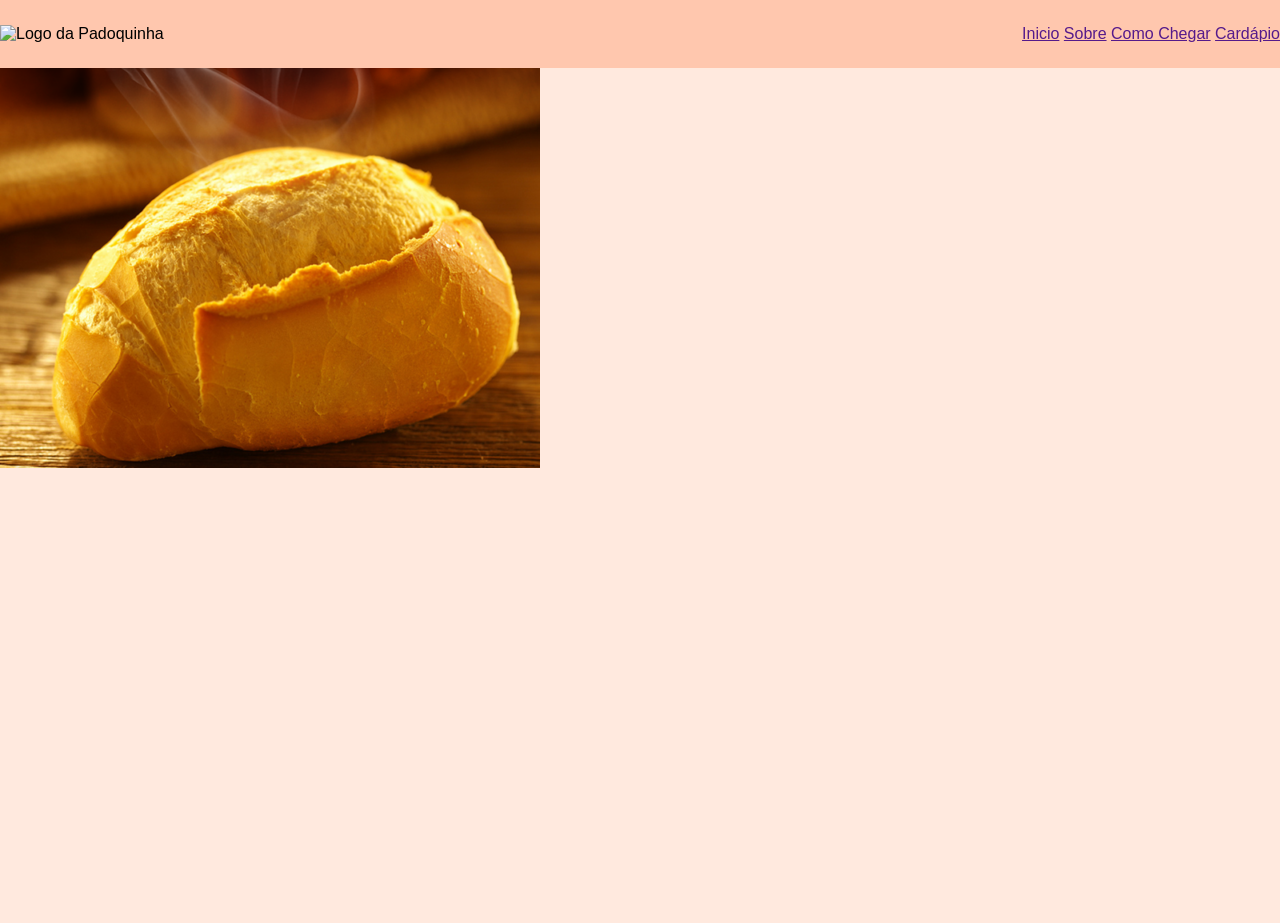
==== index.html @ 7089a432 "uepa" ====
<!DOCTYPE html>
<html lang="pt-br">
<head>
    <meta charset="UTF-8">
    <meta name="viewport" content="width=device-width, initial-scale=1.0">
    <title>Padoca Mágica</title>
    <link rel="stylesheet" href="./css/home.css">
</head>
<body>
    <header id="header" class="header">
        <img src="" alt="Logo da Padoquinha">

        <nav class="navigation">
            <a href="">Inicio</a>
            <a href="">Sobre</a>
            <a href="">Como Chegar</a>
            <a href="">Cardápio</a>
        </nav>
    </header>
    <main id="content" class="content">
        <section id="hero" class="hero">
            <img src="./assets/img/heroImage.png">
            <svg><use href="./assets/icons/seta.svg"></use></svg>
        </section>


</main>
</body>
</html>
---- css/home.css ----
@import url(layout.css);

.hero{
    height: 95vh;
    background-color: #ffc8ae67;
}
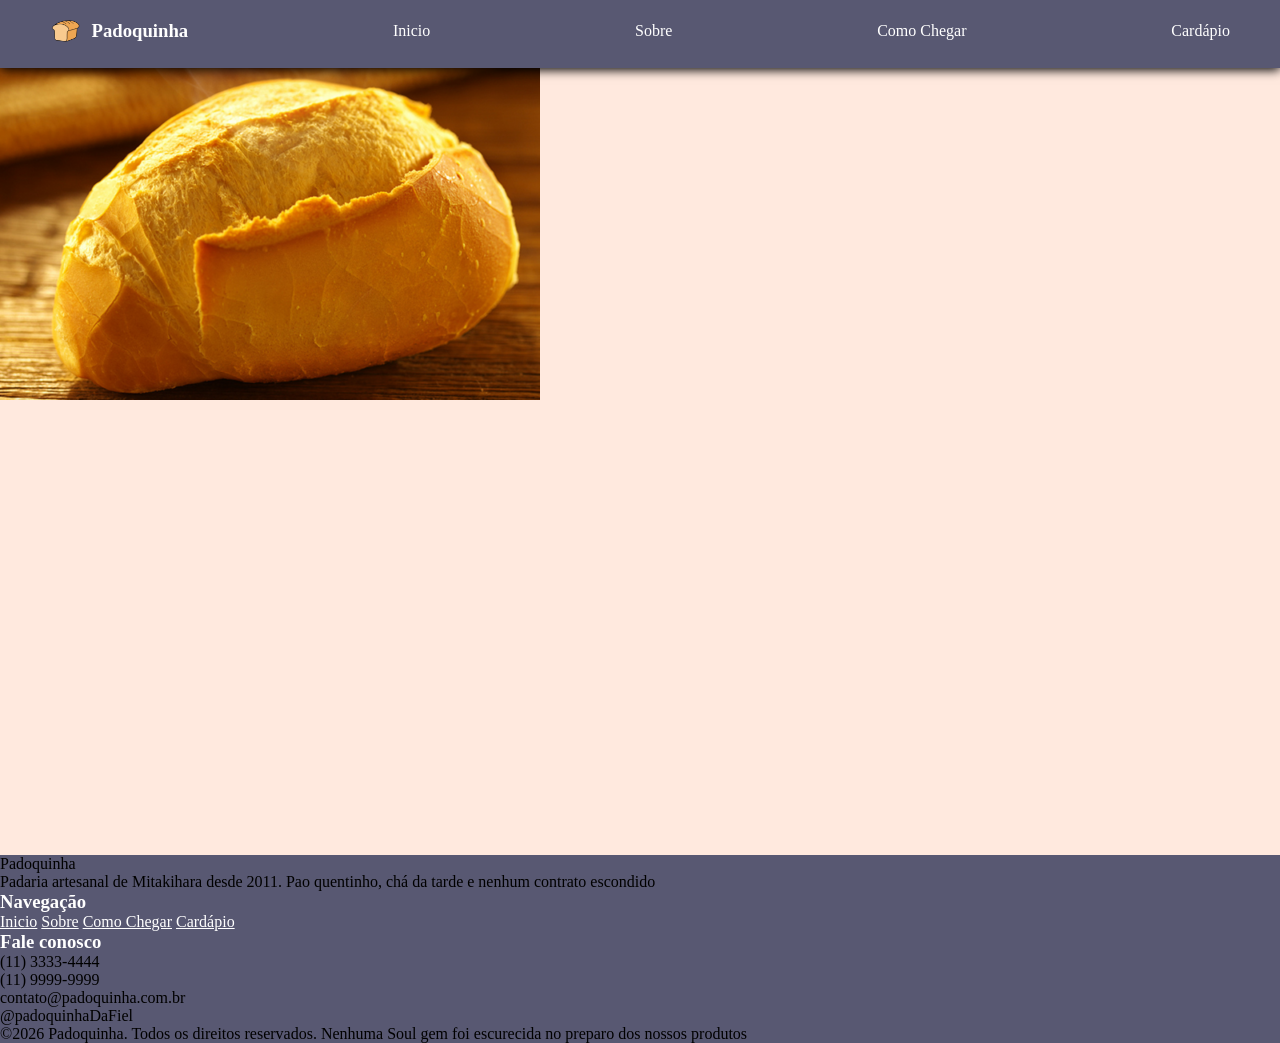
==== commit 6d01bb4b: "adicionado icones e navbar" ====
--- a/index.html
+++ b/index.html
@@ -3,27 +3,55 @@
 <head>
     <meta charset="UTF-8">
     <meta name="viewport" content="width=device-width, initial-scale=1.0">
-    <title>Padoca Mágica</title>
+    <title>Padoquinha</title>
     <link rel="stylesheet" href="./css/home.css">
 </head>
 <body>
     <header id="header" class="header">
-        <img src="" alt="Logo da Padoquinha">
-
         <nav class="navigation">
-            <a href="">Inicio</a>
-            <a href="">Sobre</a>
-            <a href="">Como Chegar</a>
-            <a href="">Cardápio</a>
+            
+            <div class="logoContainer">
+            <img src="./assets/img/LogoImage.png">
+            <h3>Padoquinha</h3>
+            </div>
+            
+            <a href="" class="link-menu">Inicio</a>
+            <a href="" class="link-menu">Sobre</a>
+            <a href="" class="link-menu">Como Chegar</a>
+            <a href="" class="link-menu">Cardápio</a>
         </nav>
     </header>
-    <main id="content" class="content">
-        <section id="hero" class="hero">
+
+<main id="content" class="content">
+
+     <section id="hero" class="hero">
             <img src="./assets/img/heroImage.png">
             <svg><use href="./assets/icons/seta.svg"></use></svg>
         </section>
+</main>
 
-
-</main>
+<footer class="footer">
+    <div class="rodape-container">
+        <p class="lg-rodape">Padoquinha</p>
+        <p>Padaria artesanal de Mitakihara desde 2011. Pao quentinho, chá da tarde e nenhum contrato escondido</p>
+    <div class="rodape-coluna">
+        <h3>Navegação</h3>
+        <a href="" class="link-menu">Inicio</a>
+        <a href="" class="link-menu">Sobre</a>
+        <a href="" class="link-menu">Como Chegar</a>
+        <a href="" class="link-menu">Cardápio</a>
+    </div>
+    <div class="rodape-coluna">
+        <h3>Fale conosco</h3>
+        <p>(11) 3333-4444</p>
+        <p>(11) 9999-9999</p>
+        <p>contato@padoquinha.com.br</p>
+        <p>@padoquinhaDaFiel</p>
+    </div>
+    </div>
+    <div class="copyright">
+        <p>&copy;2026 Padoquinha. Todos os direitos reservados. Nenhuma Soul gem foi escurecida no preparo dos nossos produtos</p>
+    </div>
+</footer>
 </body>
 </html>
--- a/css/home.css
+++ b/css/home.css
@@ -3,4 +3,5 @@
 .hero{
     height: 95vh;
     background-color: #ffc8ae67;
-}+}
+
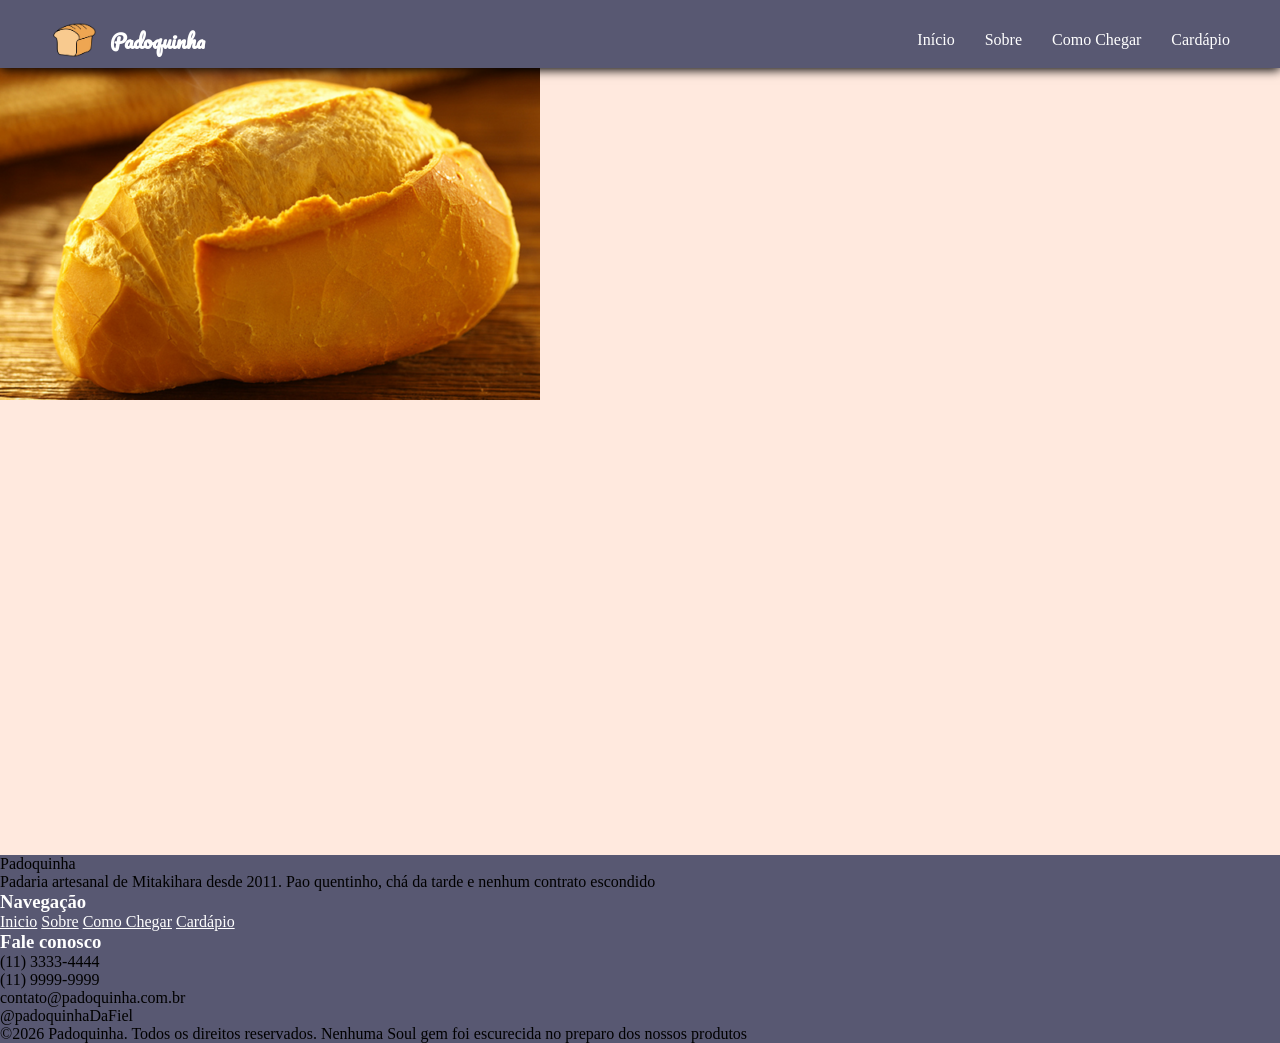
==== commit 7a669026: "ajuste de header" ====
--- a/index.html
+++ b/index.html
@@ -8,19 +8,22 @@
 </head>
 <body>
     <header id="header" class="header">
-        <nav class="navigation">
-            
-            <div class="logoContainer">
-            <img src="./assets/img/LogoImage.png">
+    <nav class="navigation">
+
+        <div class="logoContainer">
+            <img src="./assets/img/LogoImage.png" alt="Logo da Padoquinha">
             <h3>Padoquinha</h3>
-            </div>
-            
-            <a href="" class="link-menu">Inicio</a>
+        </div>
+
+        <div class="menuContainer">
+            <a href="" class="link-menu">Início</a>
             <a href="" class="link-menu">Sobre</a>
             <a href="" class="link-menu">Como Chegar</a>
             <a href="" class="link-menu">Cardápio</a>
-        </nav>
-    </header>
+        </div>
+
+    </nav>
+</header>
 
 <main id="content" class="content">
 
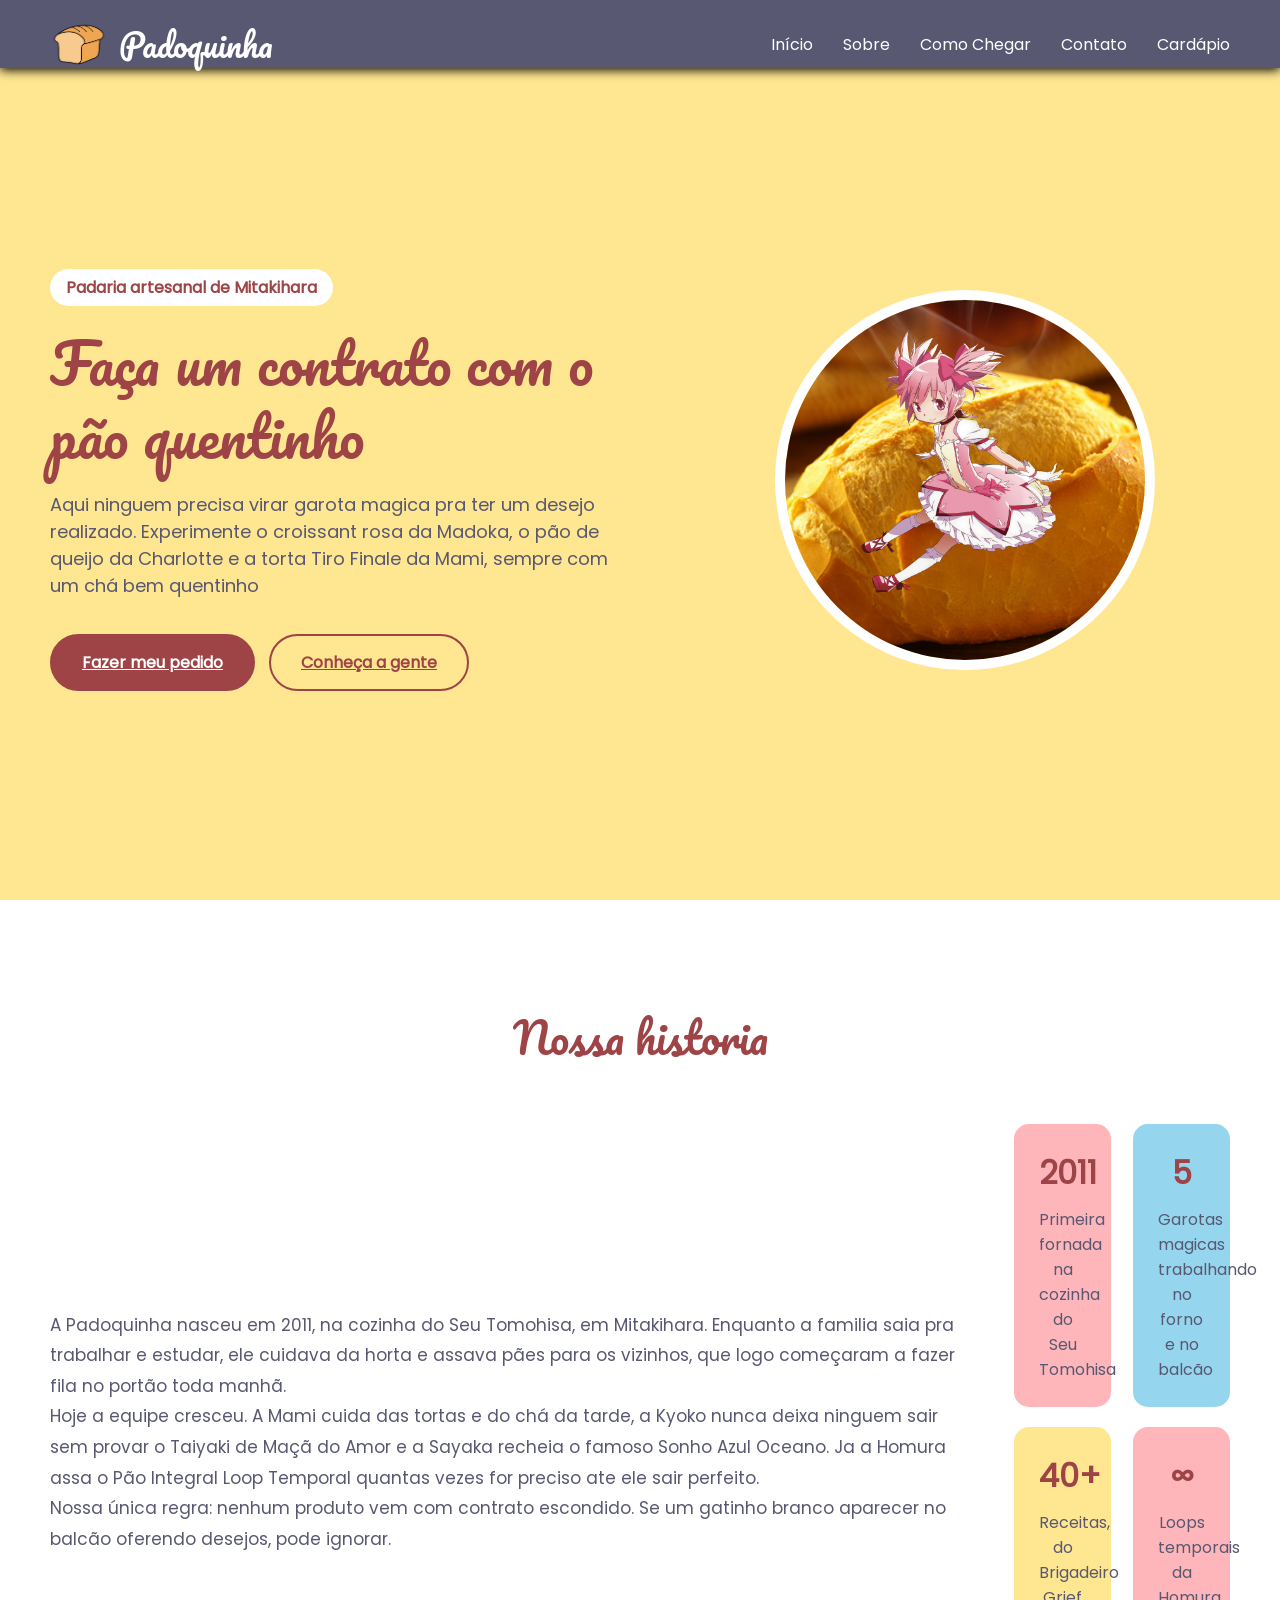
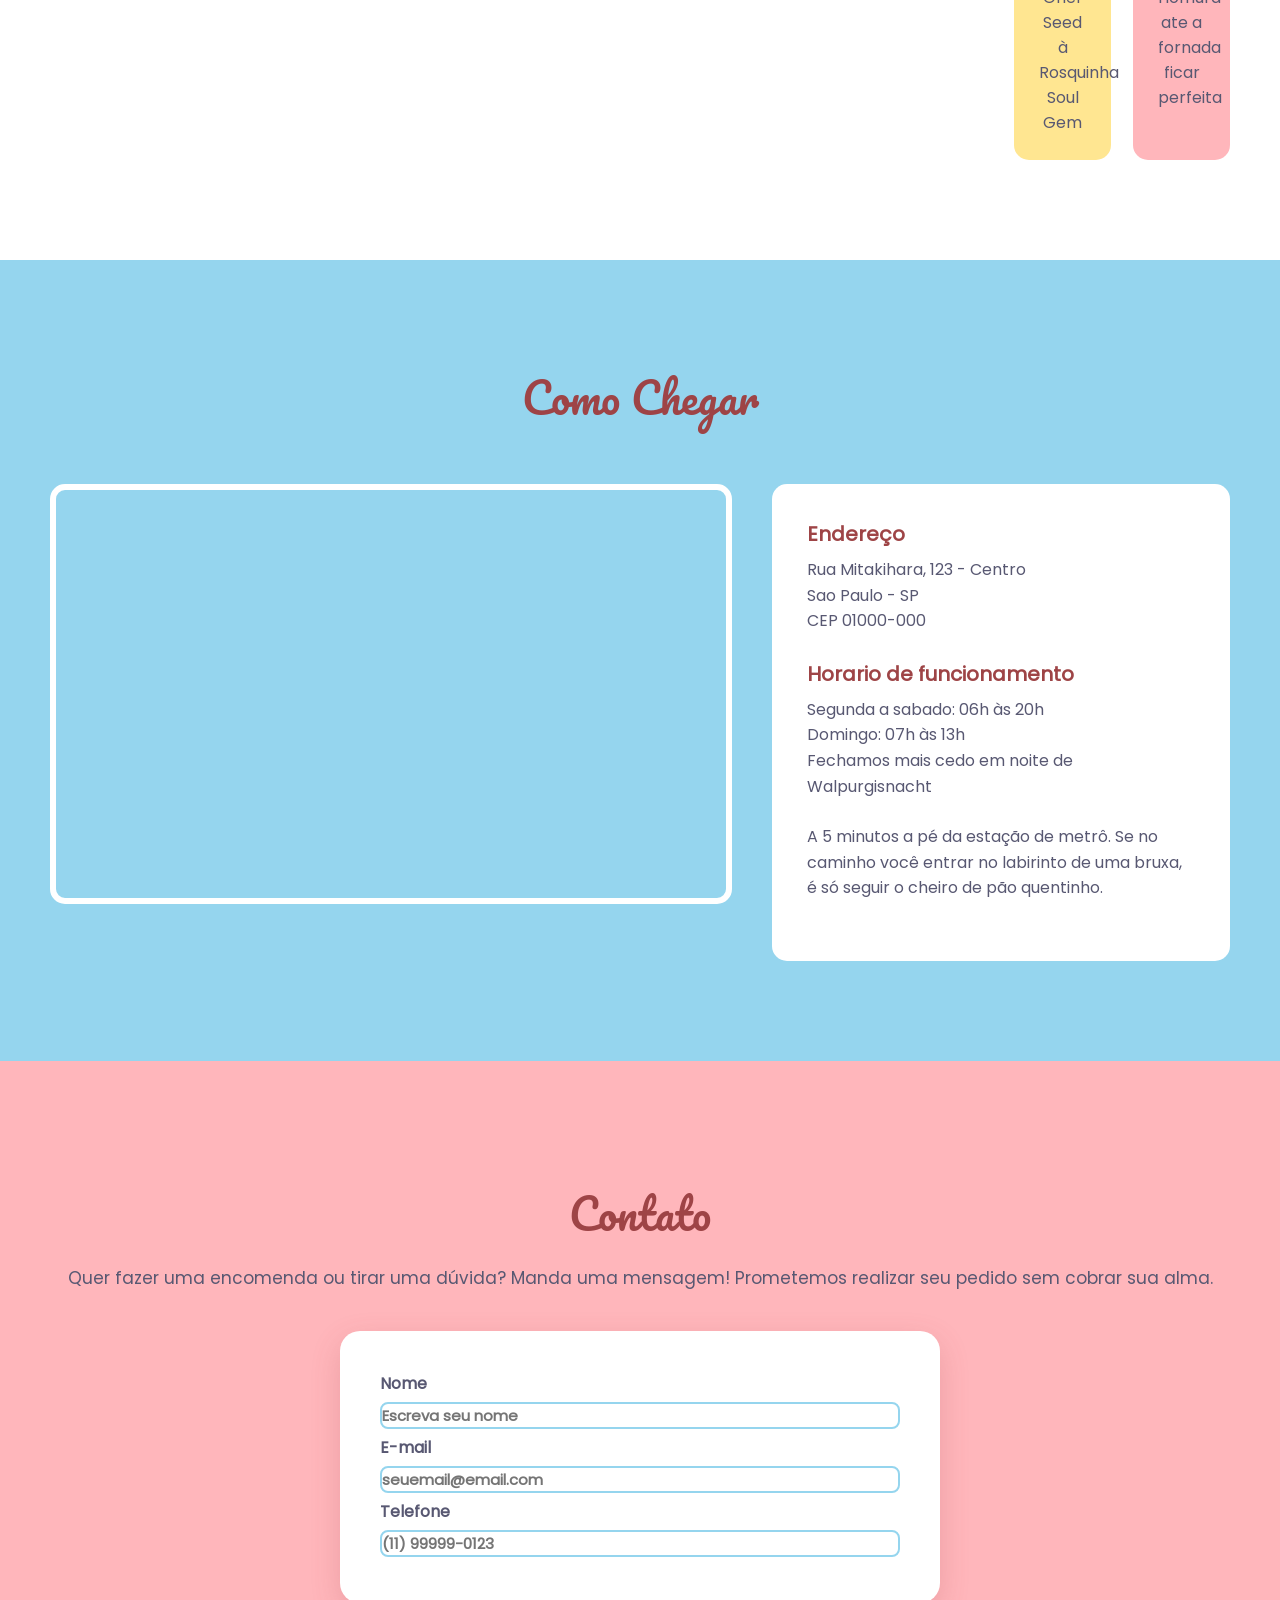
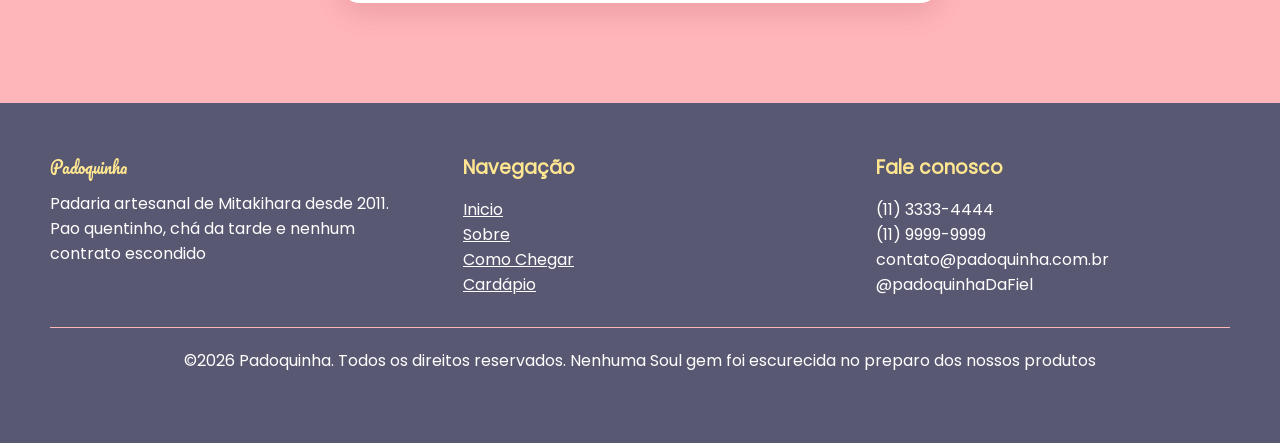
==== commit 170d4405: "adicionado formulario, mas pendente CSS" ====
--- a/index.html
+++ b/index.html
@@ -5,46 +5,170 @@
     <meta name="viewport" content="width=device-width, initial-scale=1.0">
     <title>Padoquinha</title>
     <link rel="stylesheet" href="./css/home.css">
+    <link rel="shortcut icon"
+     href="./assets/img/LogoImage.png"
+     type="image/png">
 </head>
+
 <body>
-    <header id="header" class="header">
+ <header id="header" class="header">
     <nav class="navigation">
-
         <div class="logoContainer">
             <img src="./assets/img/LogoImage.png" alt="Logo da Padoquinha">
-            <h3>Padoquinha</h3>
+            <h1>Padoquinha</h1>
         </div>
 
         <div class="menuContainer">
-            <a href="" class="link-menu">Início</a>
-            <a href="" class="link-menu">Sobre</a>
-            <a href="" class="link-menu">Como Chegar</a>
-            <a href="" class="link-menu">Cardápio</a>
+            <a href="./index.html#hero" class="link-menu">Início</a>
+            <a href="./index.html#sobre" class="link-menu">Sobre</a>
+            <a href="./index.html#comoChegar" class="link-menu">Como Chegar</a>
+            <a href="./index.html#contato" class="link-menu">Contato</a>
+            <a href="">Cardápio</a>
         </div>
-
     </nav>
 </header>
 
-<main id="content" class="content">
+<main>
+    <section id="hero" class="hero">
+        <div class="heroTexto">
+        <p class="heroTag">Padaria artesanal de Mitakihara</p>
+        <h1 class="heroTitulo">Faça um contrato com o pão quentinho</h1>
+        <p class="heroSubtitulo">
+            Aqui ninguem precisa virar garota magica pra ter um desejo
+            realizado. Experimente o croissant rosa da Madoka, o pão de queijo da
+            Charlotte e a torta Tiro Finale da Mami, sempre com um chá bem quentinho
+        </p>
+        <div class="heroBotoes">
+            <a href="#contato" class="botao">Fazer meu pedido</a>
+            <a href="#sobre" class="botao botaoSecundario">Conheça a gente</a>
+        </div>
+        </div>
+        <div class="heroImagem">
+            <div class="circulo">
 
-     <section id="hero" class="hero">
-            <img src="./assets/img/heroImage.png">
-            <svg><use href="./assets/icons/seta.svg"></use></svg>
-        </section>
+            <img src="./assets/img/Madoka.png" alt="Madoka" class="madoka">
+            <img
+            src="./assets/img/heroImage.png" alt="Pão" class="pao">
+
+            <!--<svg><use href="./assets/icons/seta.svg"></use></svg>-->
+            </div>
+            <p class="selo">Desde<br>2011</p>
+        </div>
+    </section>
+
+    <section id="sobre" class="sobre">
+        <h2 class="tituloSecao">Nossa historia</h2>
+        <div class="historiaConteudo">
+            <div class="historiaTexto">
+                <p>
+                    A Padoquinha nasceu em 2011, na cozinha do Seu Tomohisa, em Mitakihara.
+                    Enquanto a familia saia pra trabalhar e estudar, ele cuidava da horta e assava
+                    pães para os vizinhos, que logo começaram a fazer fila no portão toda manhã.
+                </p>
+                <p>
+                    Hoje a equipe cresceu. A Mami cuida das tortas e do chá da tarde, 
+                    a Kyoko nunca deixa ninguem sair sem provar o Taiyaki de Maçã do Amor
+                    e a Sayaka recheia o famoso Sonho Azul Oceano. Ja a Homura assa o Pão Integral
+                    Loop Temporal quantas vezes for preciso ate ele sair perfeito.
+                </p>
+                <p>
+                    Nossa única regra: nenhum produto vem com contrato escondido. 
+                    Se um gatinho branco aparecer no balcão oferendo desejos, pode ignorar.
+                </p>
+            </div>
+            <div class="historiaCards">
+                <div class="card">
+                    <span class="cardNumero">2011</span>
+                    <p>Primeira fornada na cozinha do Seu Tomohisa</p>
+                </div>
+                <div class="card cardAzul">
+                    <span class="cardNumero">5</span>
+                    <p>Garotas magicas trabalhando no forno e no balcão</p>
+                </div>
+                 <div class="card cardAmarelo">
+                    <span class="cardNumero">40+</span>
+                    <p>Receitas, do Brigadeiro Grief Seed à Rosquinha Soul Gem</p>
+                </div>
+                 <div class="card">
+                    <span class="cardNumero">∞</span>
+                    <p>Loops temporais da Homura ate a fornada ficar perfeita</p>
+                </div>
+            </div>
+        </div>
+    </section>
+
+    <section id="comoChegar" class="comoChegar">
+        <h2 class="tituloSecao">Como Chegar</h2>
+        <div class="comoChegarConteudo">
+            <div class="mapa">
+                <iframe src="https://www.google.com/maps/place/maid+caf%C3%A9+liberdade
+                /data=!4m2!3m1!1s0x94ce596a7bf46e53:0xace8aa3c0e803d2b?sa=X&ved=1t:242&ictx=111"
+                loading="lazy"
+                title="Mapa da Padoquinha"></iframe>
+            </div>
+            <div class="infoEndereco">
+                <h3>Endereço</h3>
+                <p>
+                 Rua Mitakihara, 123 - Centro<br>Sao Paulo - SP<br>CEP 01000-000
+                </p>
+                <h3>Horario de funcionamento</h3>
+                <p>Segunda a sabado: 06h às 20h<br>Domingo: 07h às 13h<br> 
+                Fechamos mais cedo em noite de Walpurgisnacht</p>
+                <p>A 5 minutos a pé da estação de metrô. Se no caminho você 
+                entrar no labirinto de uma bruxa, é só seguir o cheiro de pão quentinho.
+                </p>
+            </div>
+        </div>
+    </section>
+
+    <section id="contato" class="contato">
+        <h2 class="tituloSecao">Contato</h2>
+        <p class="contatoTexto">
+            Quer fazer uma encomenda ou tirar uma dúvida? Manda uma mensagem!
+            Prometemos realizar seu pedido sem cobrar sua alma.
+        </p>
+
+        <form id="formContato" class="formulario" action="#">
+            <label for="nome">Nome</label>
+            <input type="text"
+            id="nome" name="nome" placeholder="Escreva seu nome" required>
+
+            <label for="email">E-mail</label>
+            <input type="email" id="email"
+            name="email" placeholder="seuemail@email.com" required>
+
+            <label for="telefone">Telefone</label>
+            <input type="tel" name="telefone" id="telefone"
+            placeholder="(11) 99999-0123">
+
+            
+        </form>
+    </section>
+
+
+
+
+
+
+
+
 </main>
+<footer class="footer">
+    <div class="footerContainer">
 
-<footer class="footer">
-    <div class="rodape-container">
-        <p class="lg-rodape">Padoquinha</p>
+        <div class="footerColuna">
+        <p class="footerLogo">Padoquinha</p>
         <p>Padaria artesanal de Mitakihara desde 2011. Pao quentinho, chá da tarde e nenhum contrato escondido</p>
-    <div class="rodape-coluna">
+        </div>
+
+        <div class="footerColuna">
         <h3>Navegação</h3>
         <a href="" class="link-menu">Inicio</a>
         <a href="" class="link-menu">Sobre</a>
         <a href="" class="link-menu">Como Chegar</a>
         <a href="" class="link-menu">Cardápio</a>
     </div>
-    <div class="rodape-coluna">
+    <div class="footerColuna">
         <h3>Fale conosco</h3>
         <p>(11) 3333-4444</p>
         <p>(11) 9999-9999</p>
--- a/css/home.css
+++ b/css/home.css
@@ -1,7 +1,254 @@
 @import url(layout.css);
+@import url(variables.css);
 
 .hero{
-    height: 95vh;
-    background-color: #ffc8ae67;
-}
-
+    display: flex;
+    align-items: center;
+    justify-content: space-between;
+    min-height: 100vh;
+    padding: 120px 50px 60px 50px;
+    background-color: var(--amarelo);
+}
+
+.heroTexto{
+    width: 50%;
+}
+
+.heroTitulo{
+    color: var(--vermelho);
+    font-family: 'Pacifico';
+    font-size: 56px;
+    font-weight: 300;
+    line-height: 1.3;
+    margin-bottom: 20px;
+}
+
+.heroTag{
+    background-color: white;
+    color: var(--vermelho);
+    font-weight: bold;
+    width: fit-content;
+
+    padding: 6px 16px;
+    margin-bottom: 20px;
+    border-radius: 20px;
+}
+
+.heroSubtitulo{
+    margin-bottom: 35px;
+    font-size: large;
+}
+
+.botao{
+    display: inline-block;
+    background-color: var(--vermelho);
+    color: white;
+
+    border: 2px solid var(--vermelho);
+    border-radius: 30px;
+
+    padding: 14px 30px;
+    font-weight: bold;
+    transition: 300ms;
+}
+
+.botaoSecundario{
+    margin-left: 10px;
+    background-color: transparent;
+    color:var(--vermelho);
+}
+
+.botao:hover{
+    background-color: darkred;
+    border-color: darkred;
+    transform: translateY(-3px);
+}
+
+.botaoSecundario:hover{
+    background-color: var(--vermelho);
+    border-color: var(--vermelho);
+    color: white;
+}
+
+.heroImagem{
+    width: 45%;
+    display: flex;
+    justify-content: center;
+    position: relative;
+}
+
+.circulo{
+    width: 380px;
+    height:380px;
+    border: 10px solid white;
+    border-radius: 50%;
+    overflow: hidden;
+    position: relative;
+}
+
+.madoka{
+    position: absolute;
+    width: 75%;
+    bottom: 0; left: 12%;
+    transform: translateY(-6.5%) scale(-0.75, 0.75);
+    z-index: 2;
+}
+
+.pao{
+    position: absolute;
+    width: 100%;
+    height: 100%;
+    object-fit: cover;
+    z-index: 1;
+}
+
+.selo{
+    position: absolute;
+    bottom: 20px;
+    right: 180px;
+    z-index: 0;
+   
+
+    height: 100px;
+    width: 100px;
+    
+    background-color: var(--azul);
+    border: 5px solid white;
+    border-radius: 50%;
+
+    display: flex;
+    justify-content: center;
+    align-items: center;
+    text-align: center;
+    font-weight: bold;
+    
+    transform: rotate(-25deg);
+}
+
+.sobre{
+    padding: 100px 50px;
+    background-color: white;
+}
+
+.tituloSecao{
+    margin-bottom: 50px;
+
+    font-family: 'Pacifico';
+    font-size: 42px;
+    font-weight: 300;
+    text-align: center;
+    color: var(--vermelho);
+}
+
+.historiaConteudo{
+    display: flex;
+    align-items: center;
+    gap: 50px;
+}
+
+.historiaTexto{
+    margin-bottom: 20px;
+    font-size: 17px;
+    line-height: 1.8;
+}
+
+.historiaCards{
+    width: 50%;
+    display: flex;
+    flex-wrap: wrap;
+    justify-content: space-between;
+    gap: 20px;
+}
+
+.card{
+    width: 45%;
+    padding: 25px;
+
+    background-color: var(--rosa);
+    border-radius: 15px;
+    text-align: center;
+    transition: 300ms;
+}
+
+.card:hover{
+    transform: scale(1.05);
+}
+
+.cardNumero{
+    display: block;
+    margin-bottom: 10px;
+    font-size: 32px;
+    font-weight: bold;
+    color: var(--vermelho);
+}
+
+.cardAzul{background-color: var(--azul);} 
+.cardAmarelo{background-color: var(--amarelo);}
+
+.comoChegar{
+    padding: 100px 50px;
+    background-color: var(--azul);
+}
+
+.comoChegarConteudo{
+    display: flex;
+    gap: 40px;
+}
+
+.mapa{
+    width: 60%;
+}
+
+.mapa iframe{
+    display: block;
+    width: 100%;
+    height: 420px;
+    
+    border: 6px solid white;
+    border-radius: 15px;
+}
+
+.infoEndereco{
+    width: 40%;
+    padding: 35px;
+
+    background-color: white;
+    border-radius: 15px;
+}
+
+.infoEndereco h3{margin-bottom: 8px; font-size: 20px; color: var(--vermelho);}
+.infoEndereco p {margin-bottom: 25px; line-height: 1.6;}
+
+.contato{
+    padding: 100px 50px;
+    background-color: var(--rosa);
+}
+
+.contato .tituloSecao{
+    margin: 15px;
+}
+
+.contatoTexto{
+    margin-bottom: 40px;
+    font-size: 17px;
+    text-align: center;
+}
+
+.formulario{
+    display: flex;
+    flex-direction: column;
+    max-width: 600px;
+    margin: 0 auto;
+    padding: 40px;
+    background-color: white;
+    border-radius: 20px;
+    box-shadow: 0px 10px 30px rgba(158, 67, 70, 0.2);
+}
+
+.formulario label{margin-bottom: 6px; font-weight: bold;}
+
+.formulario input, .formulario select, .formulariotextarea{
+    margin-bottom: 6px; font-weight: bold;
+    border: 2px solid var(--azul); border-radius: 8px;
+    font-family: inherit; font-size: 15px; color: var(roxa);
+}
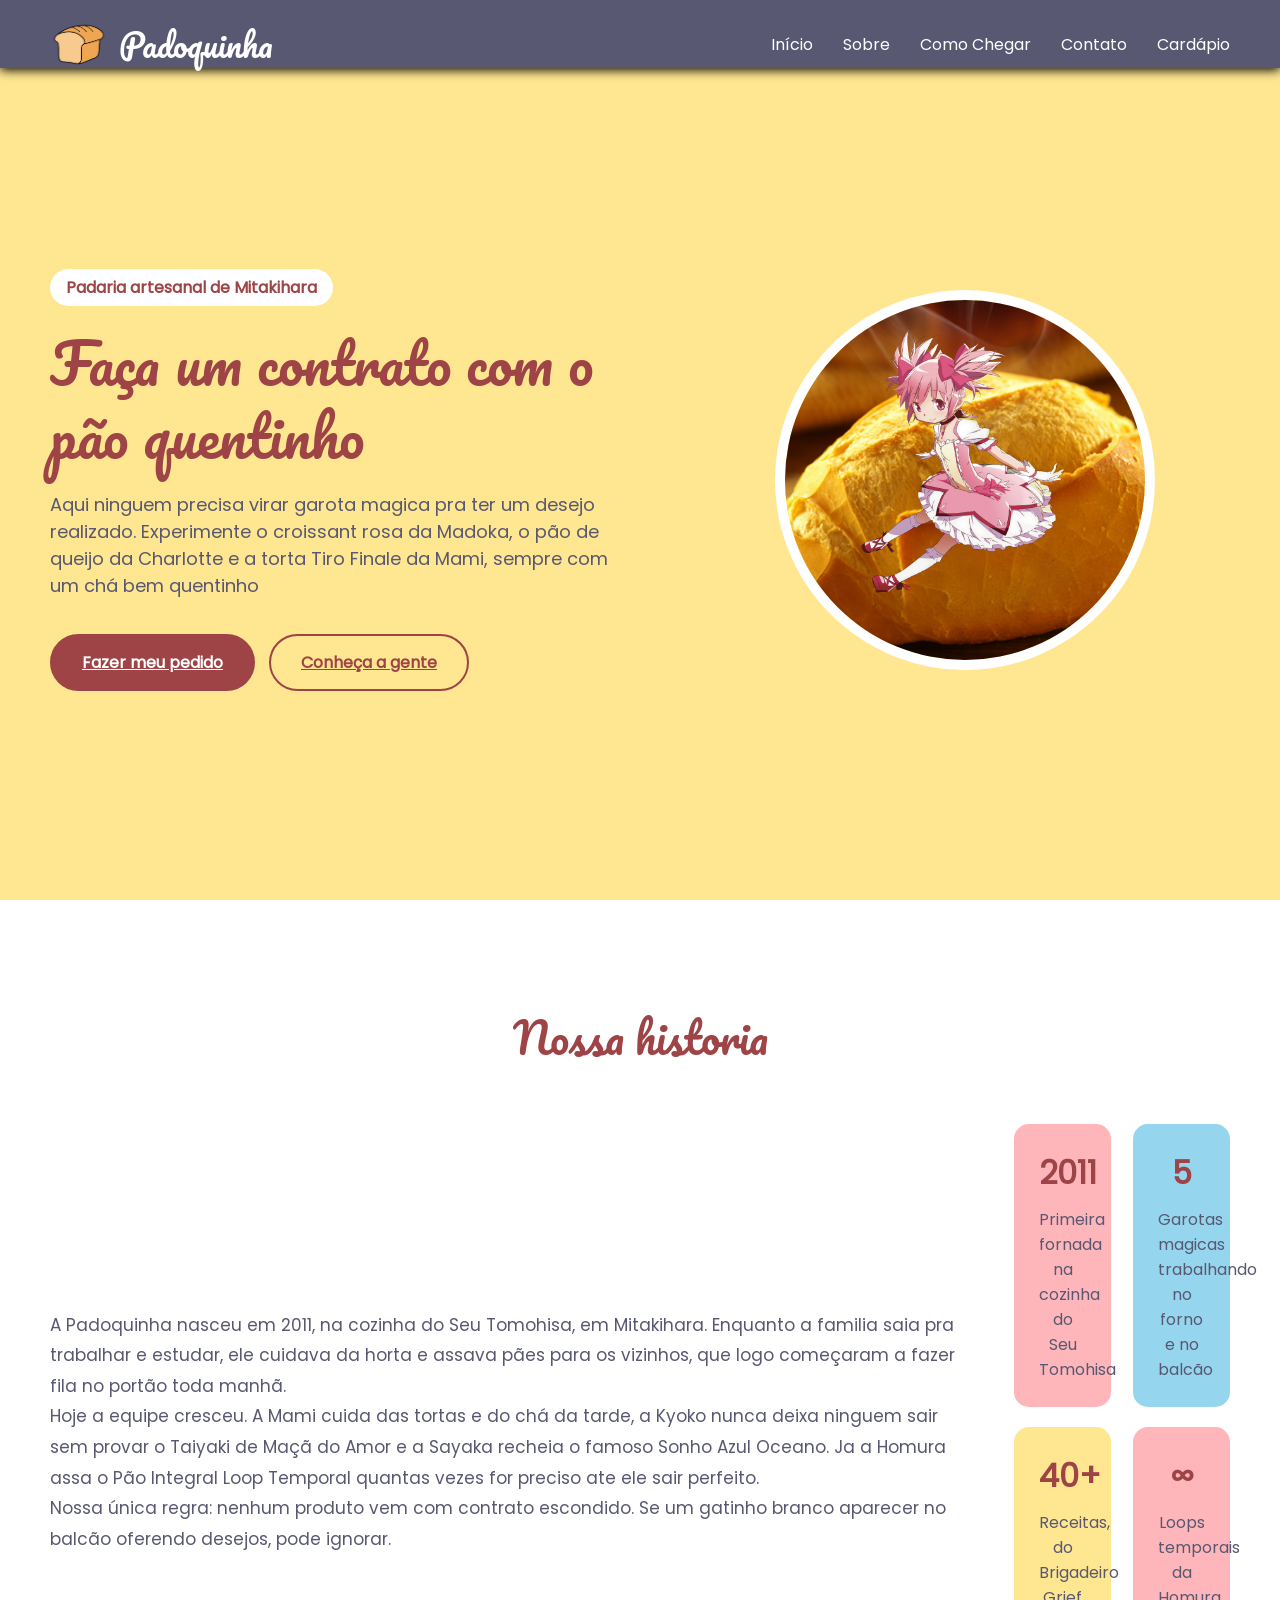
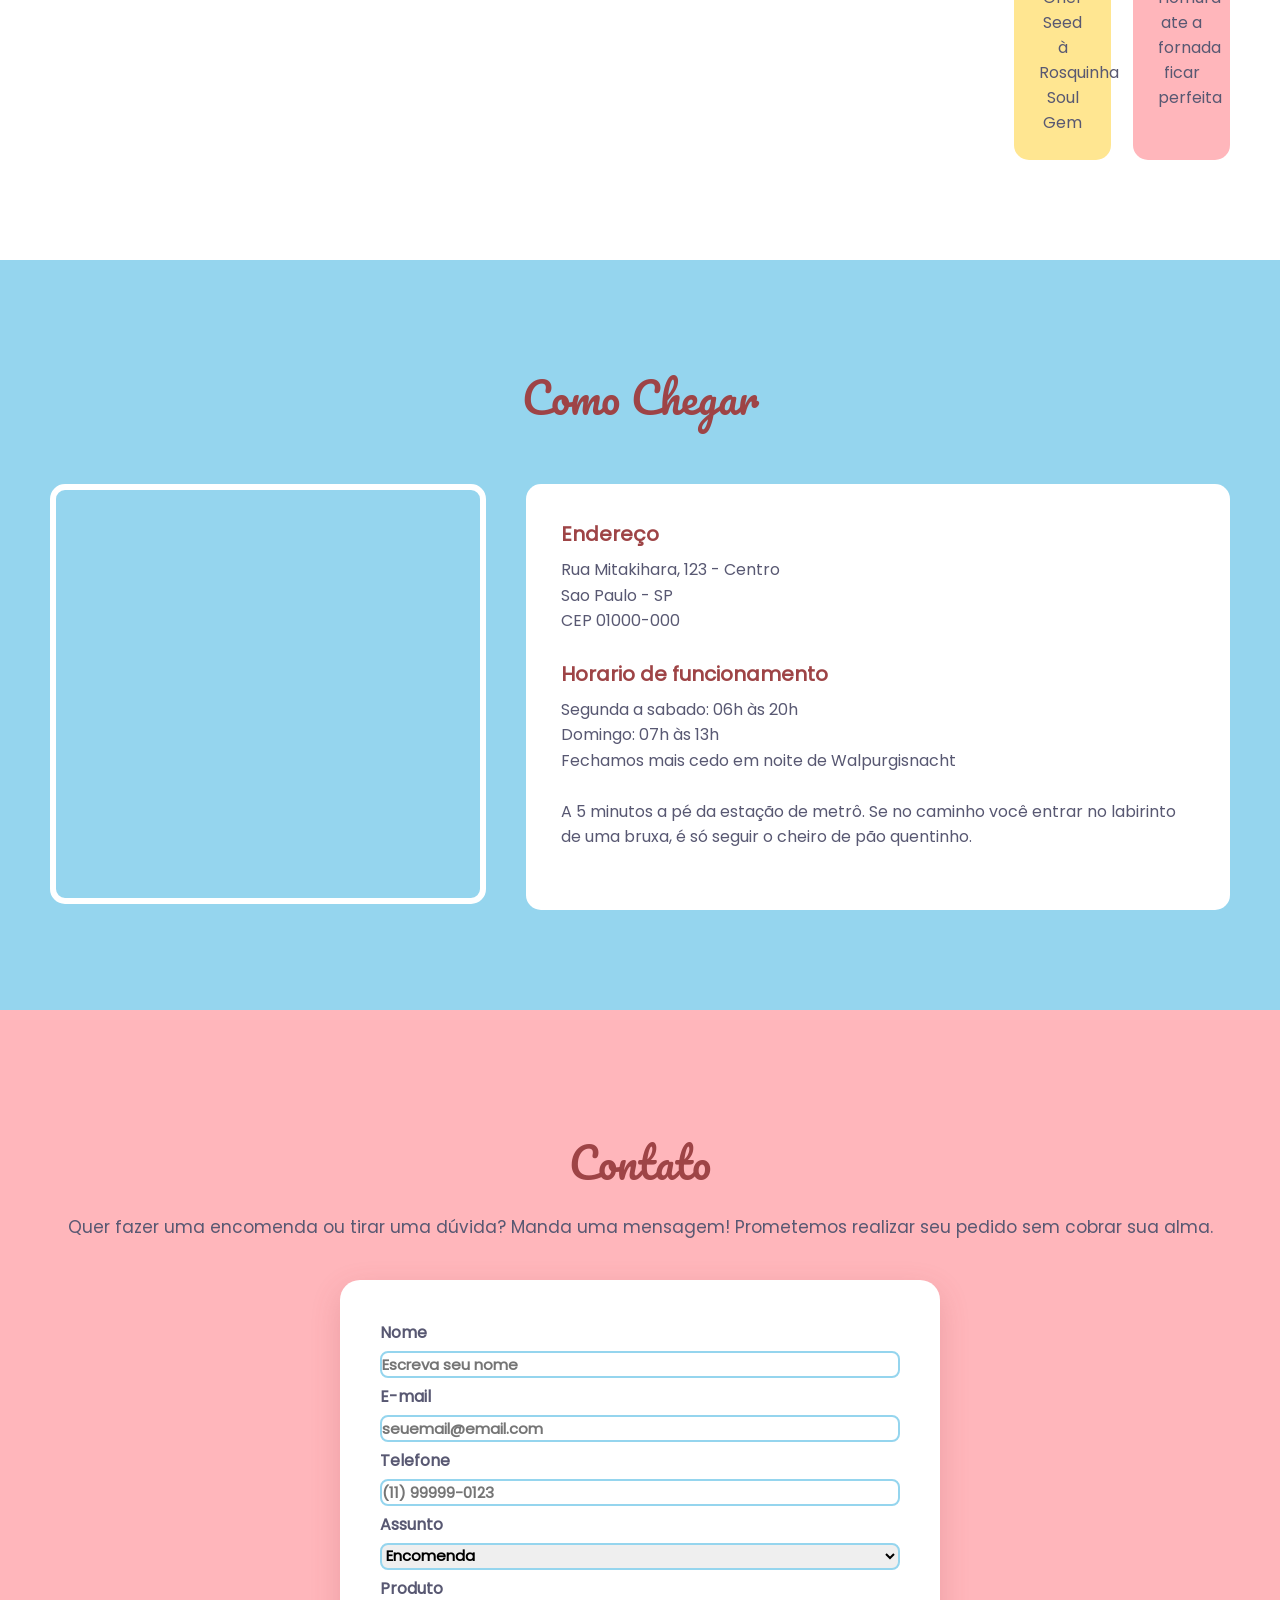
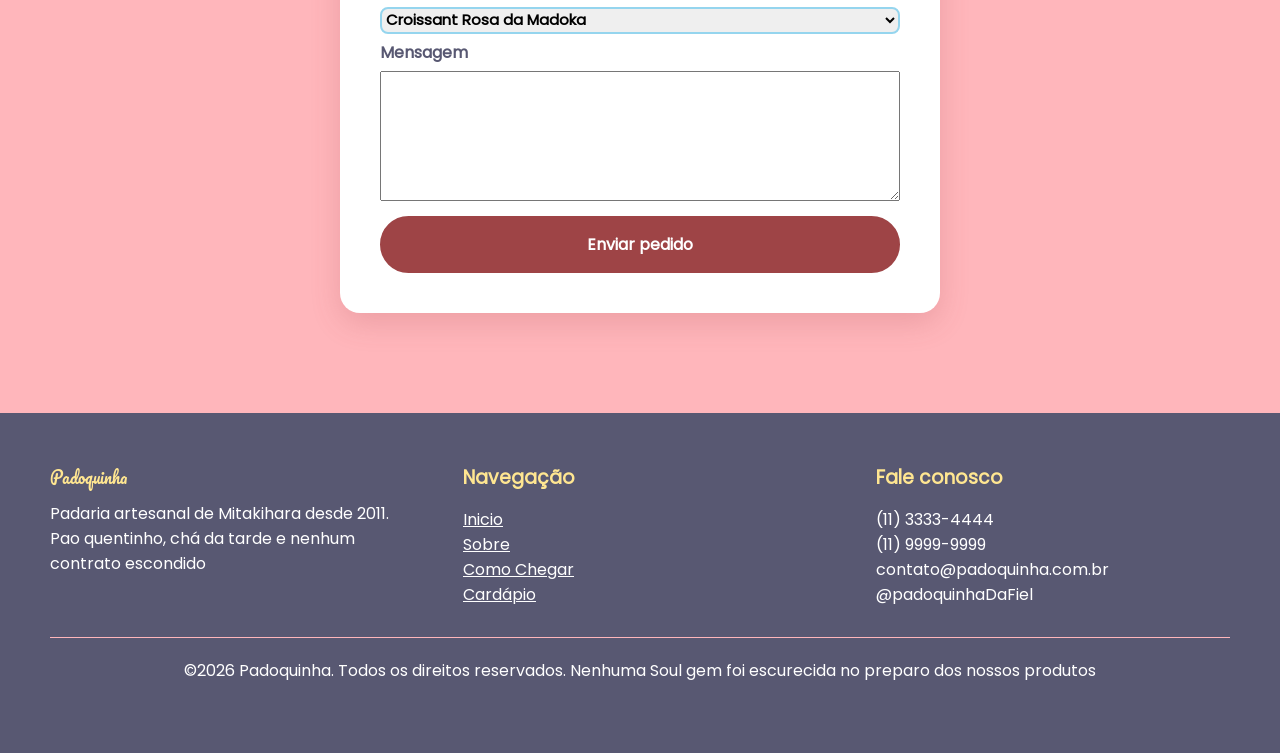
==== commit 366c3461: "feito media query para 798px e 1210px" ====
--- a/index.html
+++ b/index.html
@@ -141,14 +141,35 @@
             <input type="tel" name="telefone" id="telefone"
             placeholder="(11) 99999-0123">
 
-            
+            <label for="assunto">Assunto</label>
+            <select name="assunto" id="assunto">
+                <option value="encomenda">Encomenda</option>
+                <option value="duvida">Dúvida</option>
+                <option value="elogio">Elogios</option>
+                <option value="desejo">Fazer um desejo (não recomendamos)</option>
+            </select>
+
+            <label for="produto">Produto</label>
+            <select name="produto" id="produto">
+                <option value="croissant">Croissant Rosa da Madoka</option>
+                <option value="paoQueijo">Pão de Queijo da Charlotte</option>
+                <option value="torta">Torta Tiro Finale da Mami</option>
+                <option value="taiyaki">Taiyaki de Maçã do Amor da Kyoko</option>
+                <option value="sonho">Sonho Azul Oceano da Sayaka</option>
+                <option value="integral">Pão Integral Loop Temporal da Homura</option>
+                <option value="rosquinha">Rosquinha Soul Gem</option>
+                <option value="brigadeiro">Brigadeiro Grief Seed</option>
+                <option value="cafe">Café Walpurgisnacht (extra forte)</option>
+            </select>
+
+                <label for="mensagem">Mensagem</label>
+            <textarea name="mensagem" id="mensagem" placeholder="Escreva seu pedido aqui."
+            required>
+            </textarea>
+
+            <button type="submit" class="botao botaoEnviar">Enviar pedido</button>    
         </form>
     </section>
-
-
-
-
-
 
 
 
--- a/css/home.css
+++ b/css/home.css
@@ -209,7 +209,7 @@
 }
 
 .infoEndereco{
-    width: 40%;
+    /* width: 40%; */
     padding: 35px;
 
     background-color: white;
@@ -251,4 +251,63 @@
     margin-bottom: 6px; font-weight: bold;
     border: 2px solid var(--azul); border-radius: 8px;
     font-family: inherit; font-size: 15px; color: var(roxa);
+}
+
+.formulario input:focus, .formulario select:focus, .formulario textarea:focus{
+outline: none; border-color: var(--vermelho);}
+
+.formulario textarea{height: 130px; resize: vertical;}
+
+.botaoEnviar{
+    margin-top: 15px;
+    font-family: inherit;
+    font-size: 16px;
+    cursor: pointer;
+}
+
+@media (min-width: 1200px){
+    .selo{
+        right: 220px;
+    }
+}
+
+@media (max-width: 768px){
+  .madoka{
+    position: absolute;
+    width: 65%;
+    bottom: 0; left: 55px;
+    transform: translateY(-35%) scale(-1, 1);
+    z-index: 2;
+  }
+
+  .selo{
+    position: absolute;
+    bottom: -30px;
+    left: 184px;
+    z-index: 1;
+   
+
+    height: 100px;
+    width: 90px;
+    
+    background-color: var(--azul);
+    border: 5px solid white;
+    border-radius: 50%;
+
+    display: flex;
+    justify-content: center;
+    align-items: center;
+    text-align: center;
+    font-weight: bold;
+}
+
+.circulo{
+    width: 380px;
+    height:380px;
+    border: 10px solid white;
+    border-radius: 35% 35% 35% 550px;
+    overflow: hidden;
+    position: relative;
+}
+
 }
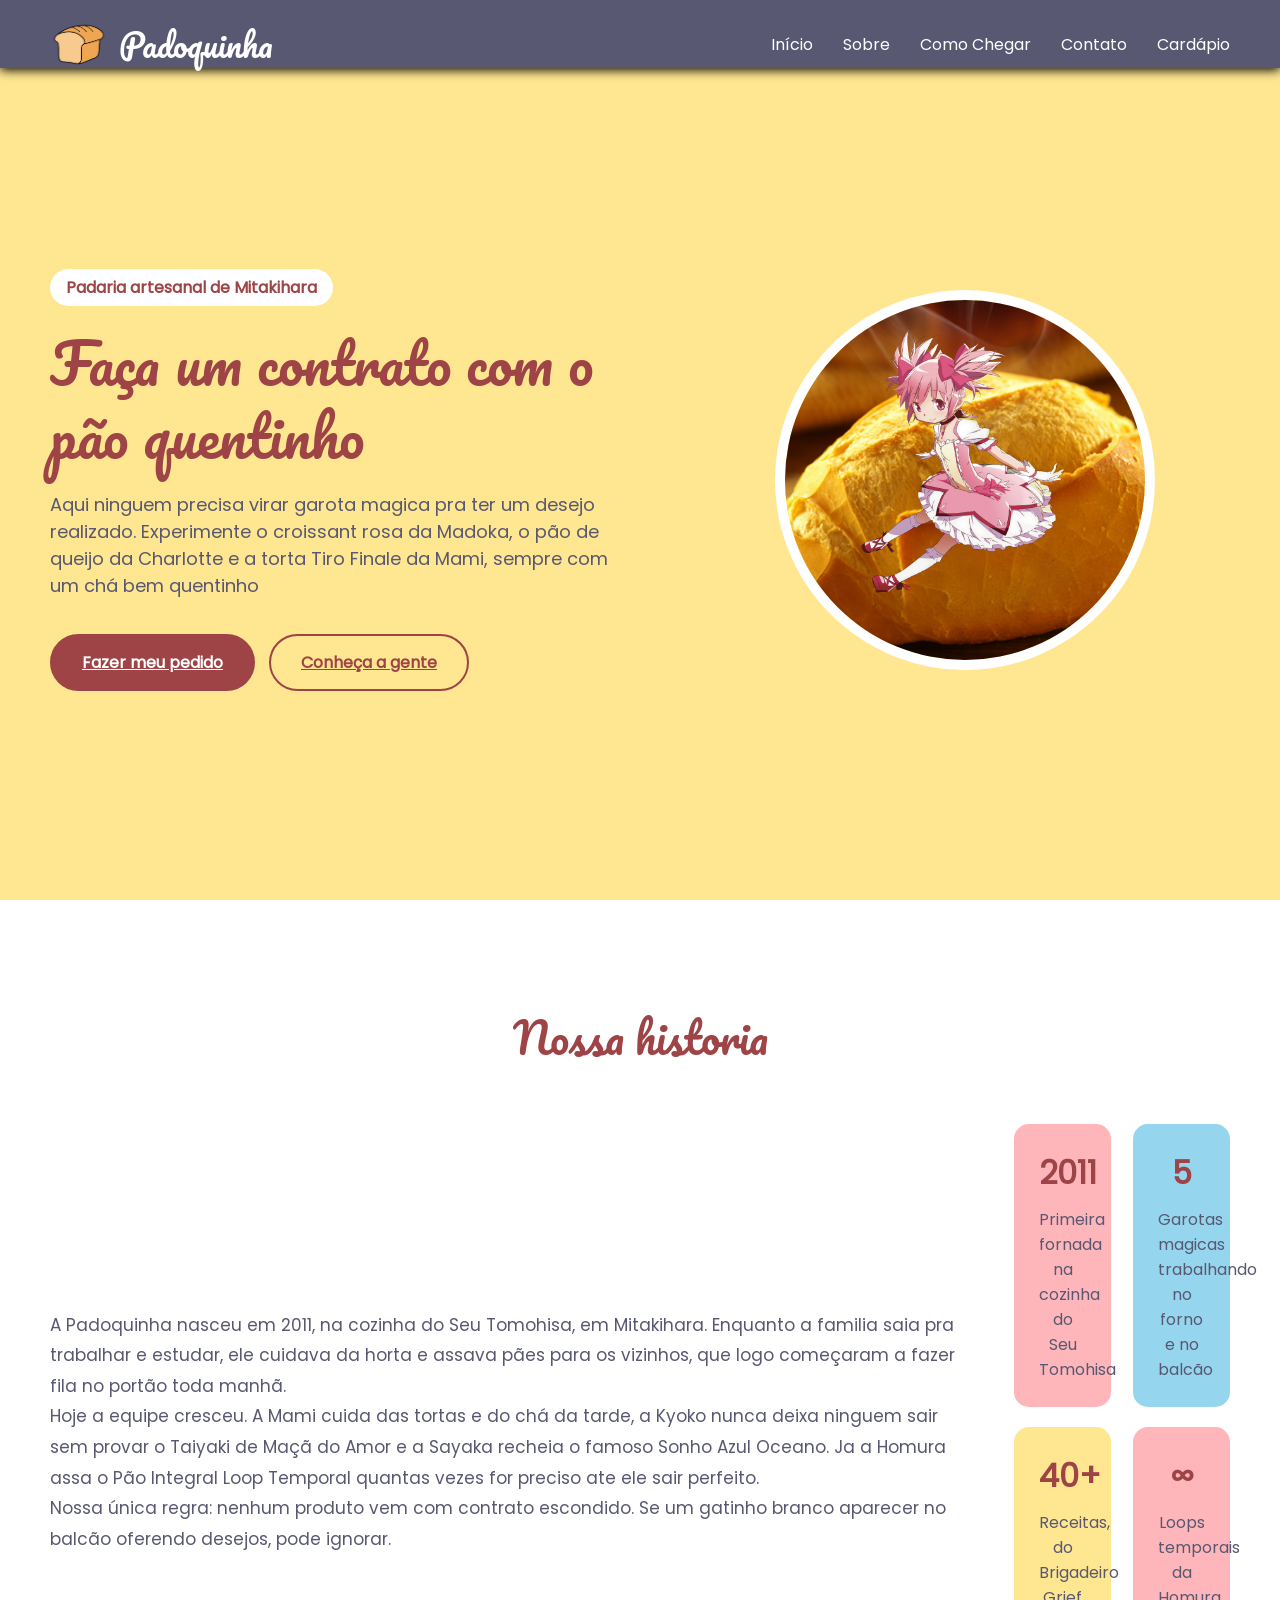
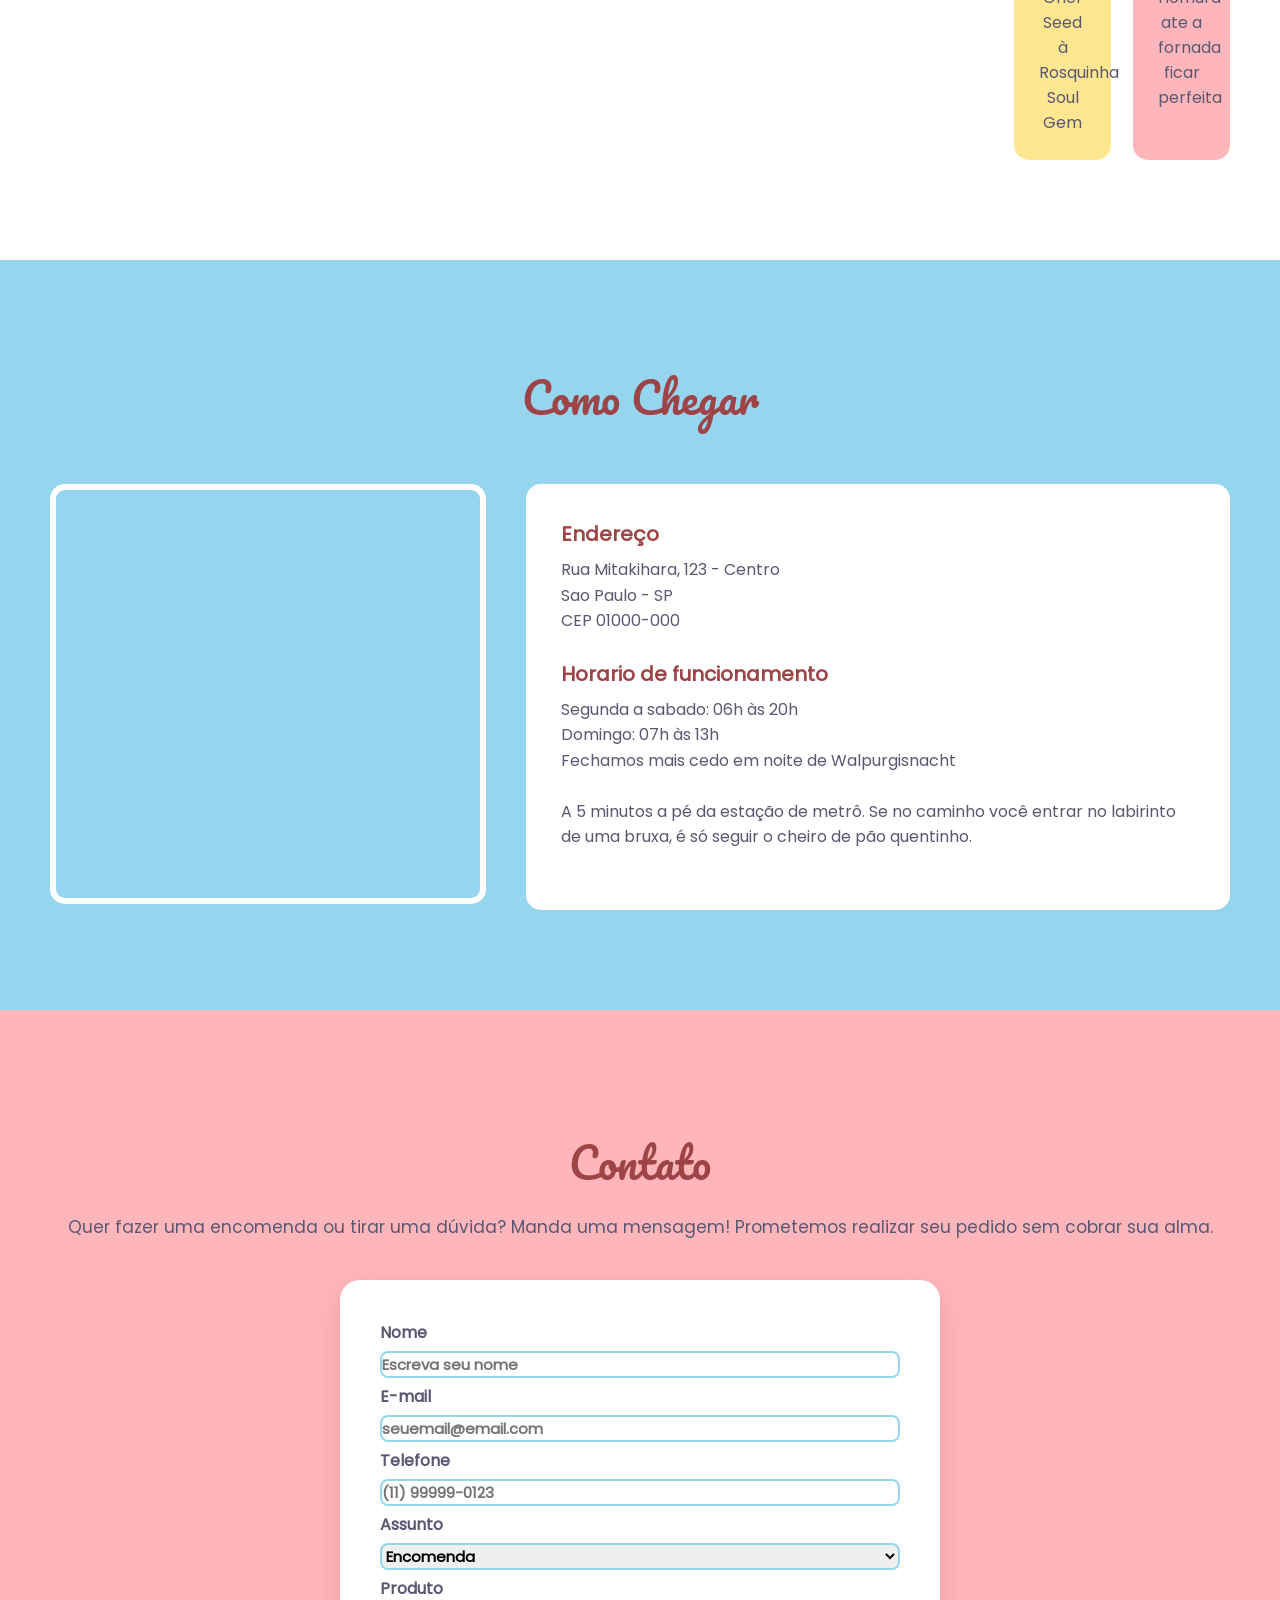
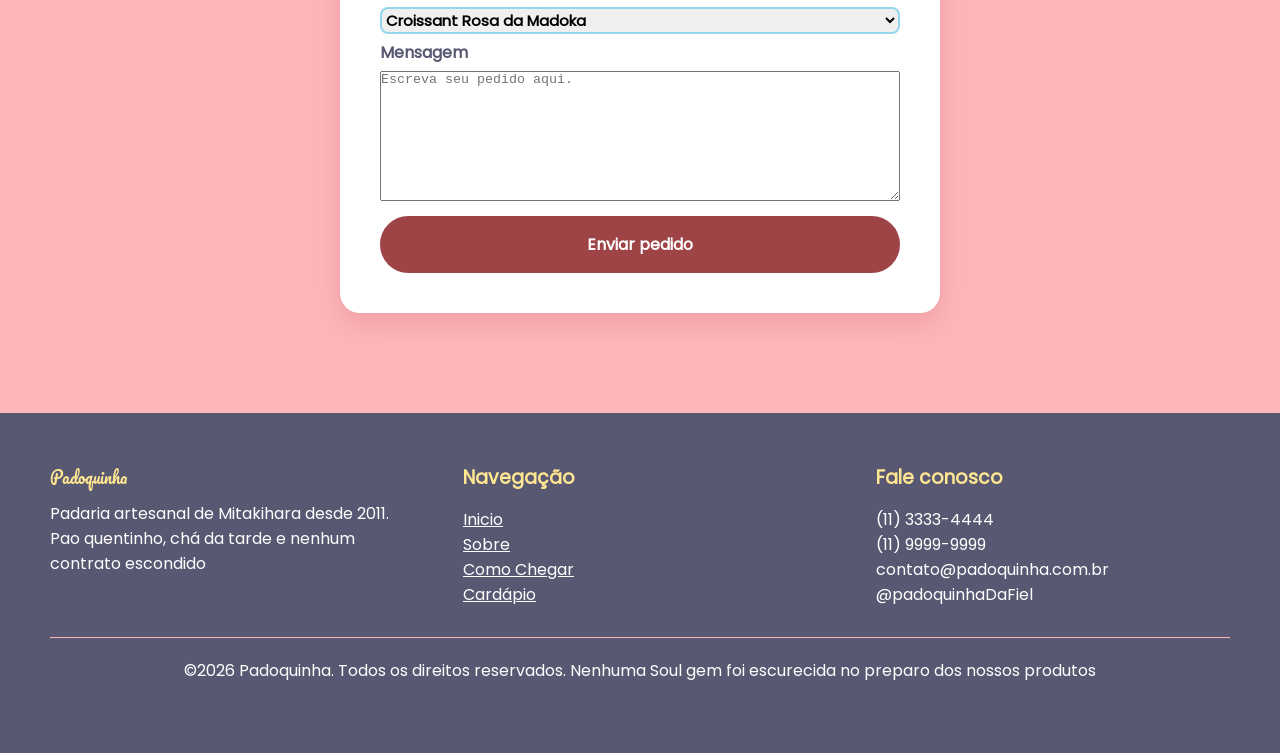
==== commit e24080c6: "criado cardapio.html, mas vazio" ====
--- a/index.html
+++ b/index.html
@@ -23,7 +23,7 @@
             <a href="./index.html#sobre" class="link-menu">Sobre</a>
             <a href="./index.html#comoChegar" class="link-menu">Como Chegar</a>
             <a href="./index.html#contato" class="link-menu">Contato</a>
-            <a href="">Cardápio</a>
+            <a href="./cardapio.html">Cardápio</a>
         </div>
     </nav>
 </header>
@@ -162,10 +162,8 @@
                 <option value="cafe">Café Walpurgisnacht (extra forte)</option>
             </select>
 
-                <label for="mensagem">Mensagem</label>
-            <textarea name="mensagem" id="mensagem" placeholder="Escreva seu pedido aqui."
-            required>
-            </textarea>
+            <label for="mensagem">Mensagem</label>
+            <textarea name="mensagem" id="mensagem" placeholder="Escreva seu pedido aqui."required></textarea>
 
             <button type="submit" class="botao botaoEnviar">Enviar pedido</button>    
         </form>
@@ -201,5 +199,6 @@
         <p>&copy;2026 Padoquinha. Todos os direitos reservados. Nenhuma Soul gem foi escurecida no preparo dos nossos produtos</p>
     </div>
 </footer>
+<script src="./js/app.js"></script>
 </body>
 </html>
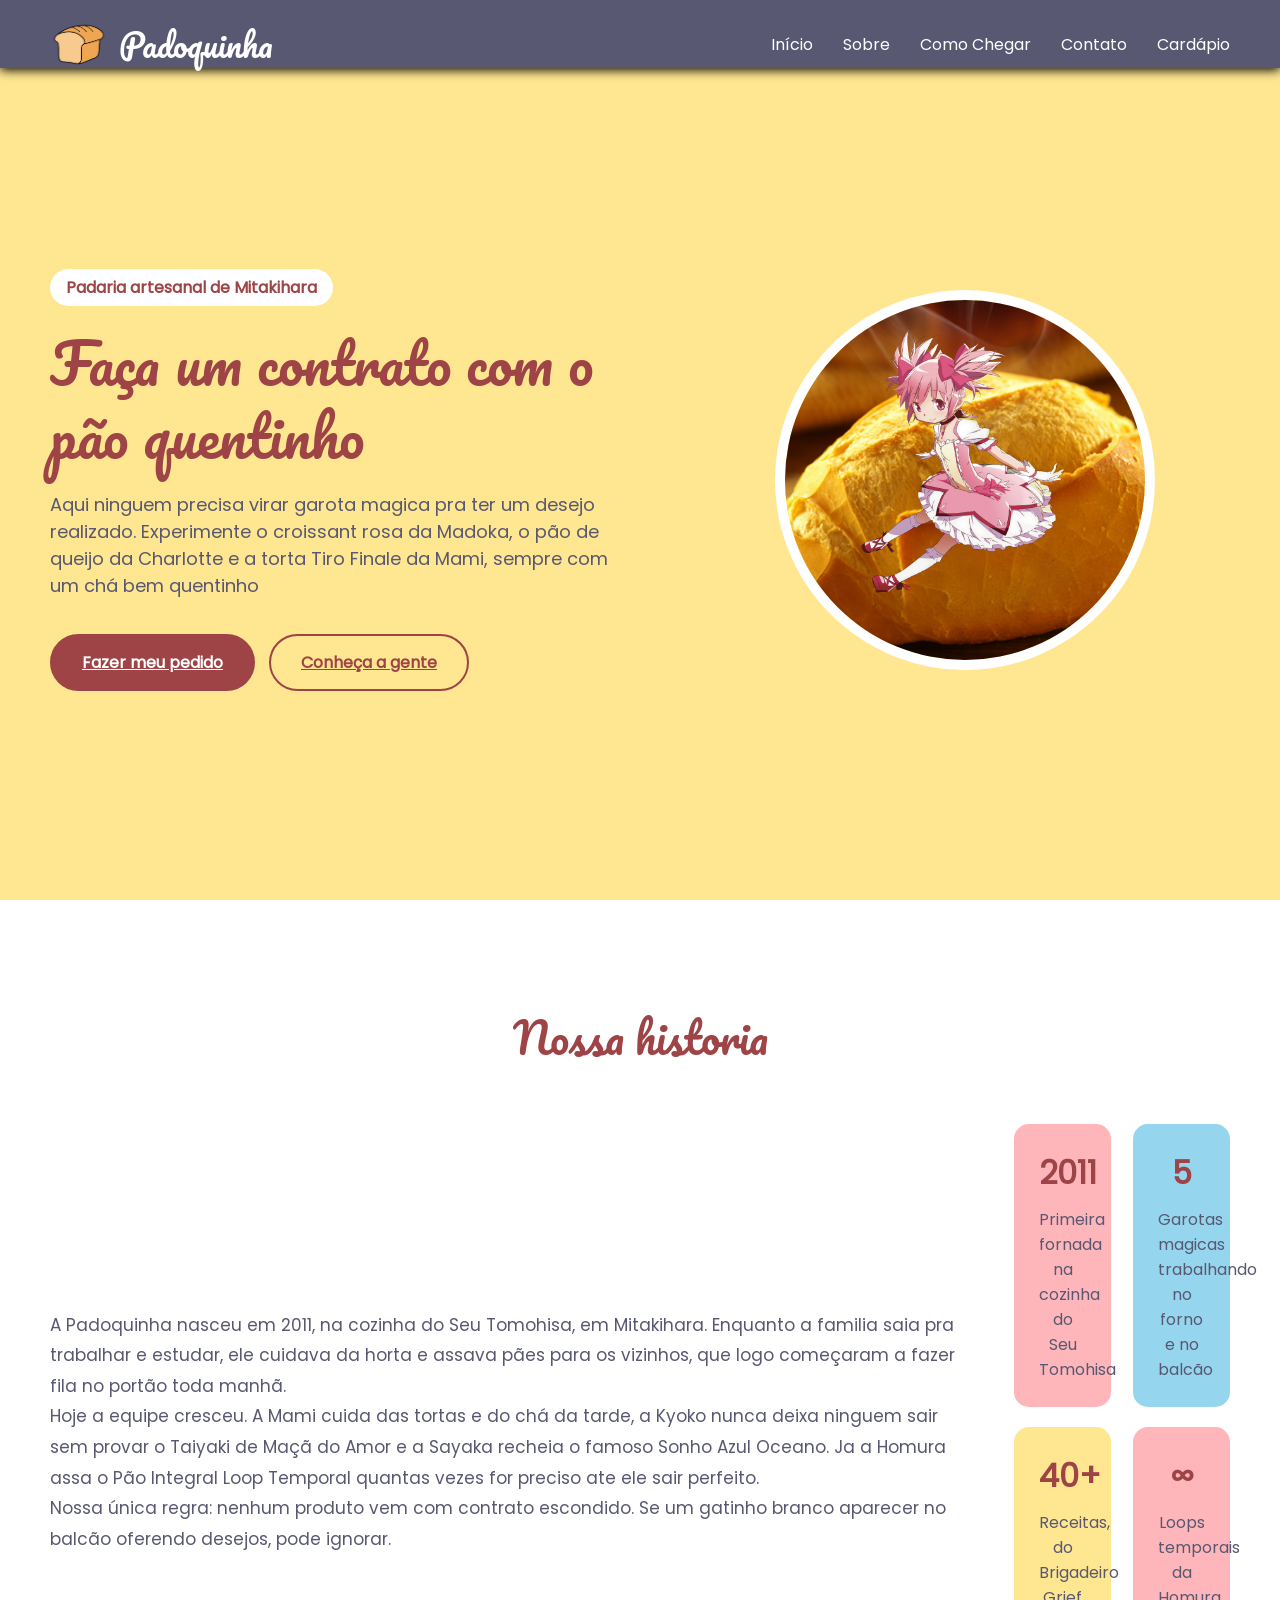
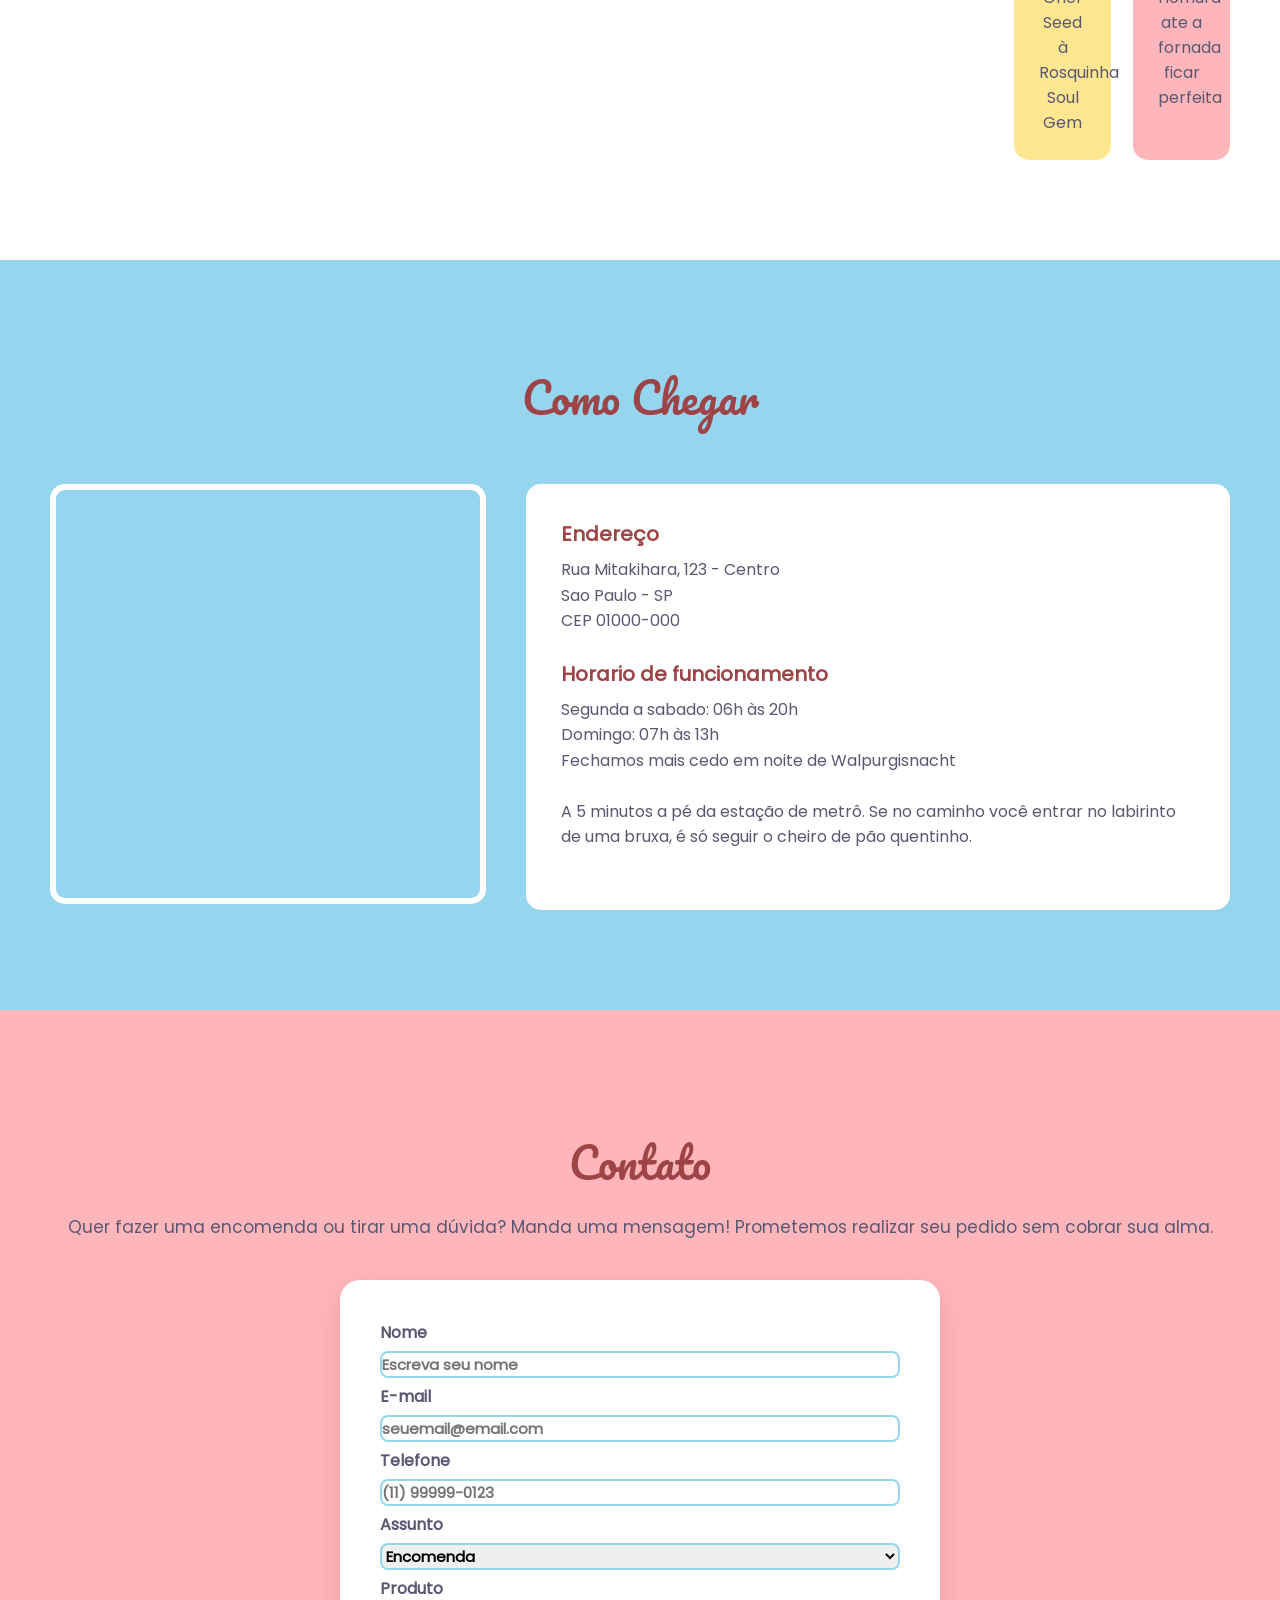
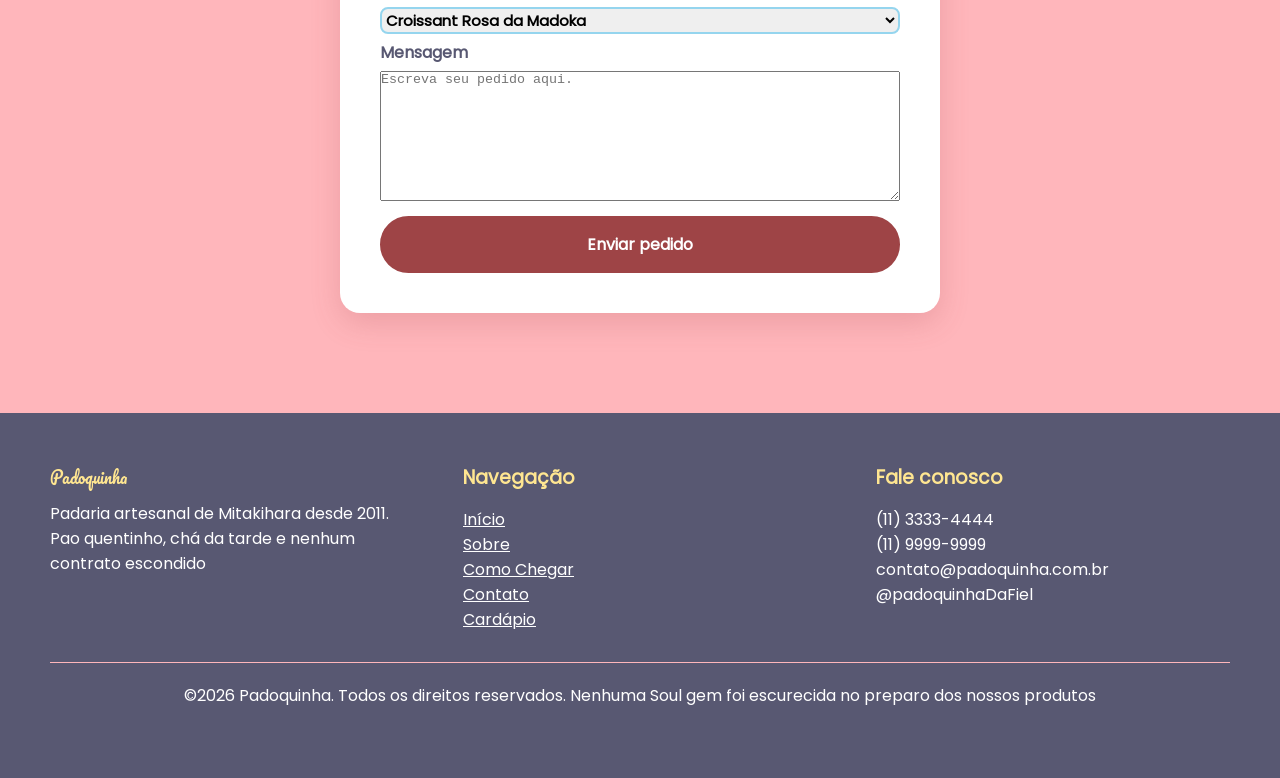
==== commit c6d4b137: "Adicionado footer e header no cardapio" ====
--- a/index.html
+++ b/index.html
@@ -180,13 +180,14 @@
         <p>Padaria artesanal de Mitakihara desde 2011. Pao quentinho, chá da tarde e nenhum contrato escondido</p>
         </div>
 
-        <div class="footerColuna">
+      <div class="footerColuna">
         <h3>Navegação</h3>
-        <a href="" class="link-menu">Inicio</a>
-        <a href="" class="link-menu">Sobre</a>
-        <a href="" class="link-menu">Como Chegar</a>
-        <a href="" class="link-menu">Cardápio</a>
-    </div>
+           <a href="./index.html#hero" class="link-menu">Início</a>
+            <a href="./index.html#sobre" class="link-menu">Sobre</a>
+            <a href="./index.html#comoChegar" class="link-menu">Como Chegar</a>
+            <a href="./index.html#contato" class="link-menu">Contato</a>
+            <a href="./cardapio.html">Cardápio</a>
+        </div>
     <div class="footerColuna">
         <h3>Fale conosco</h3>
         <p>(11) 3333-4444</p>
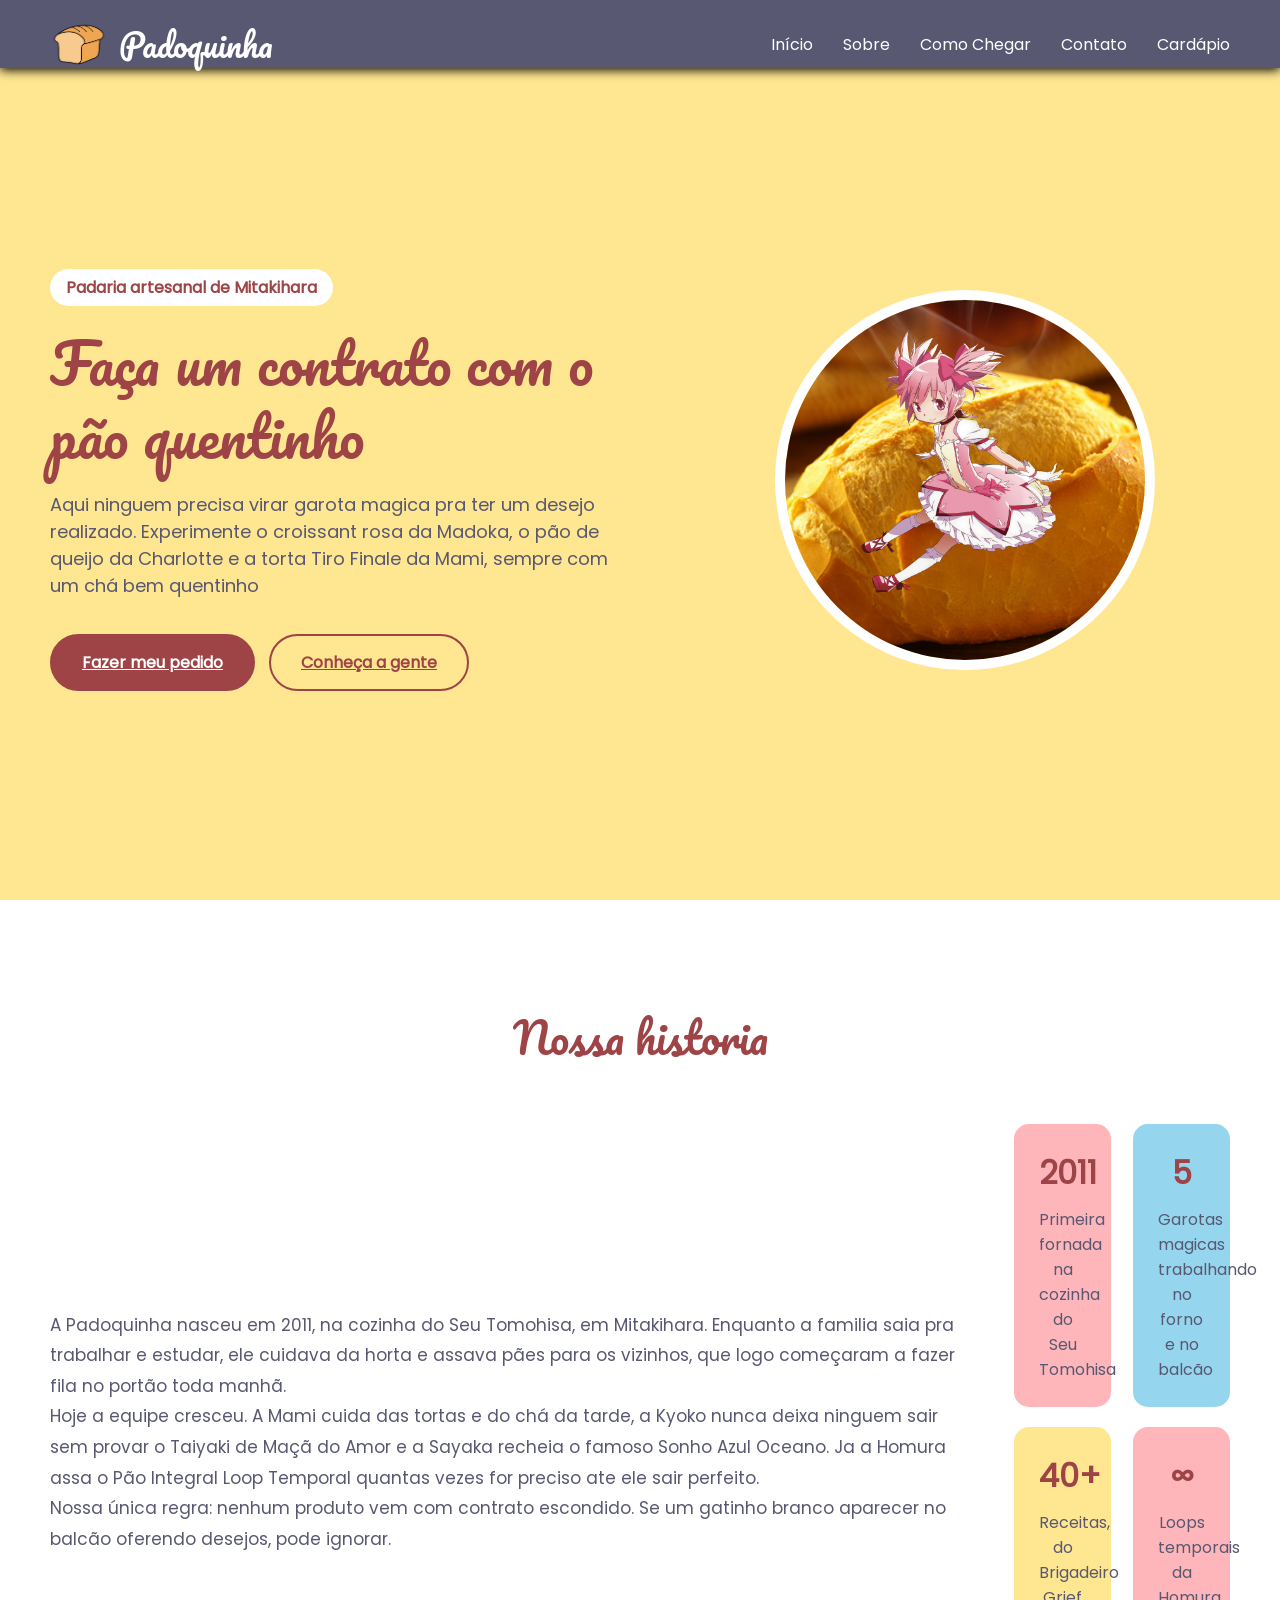
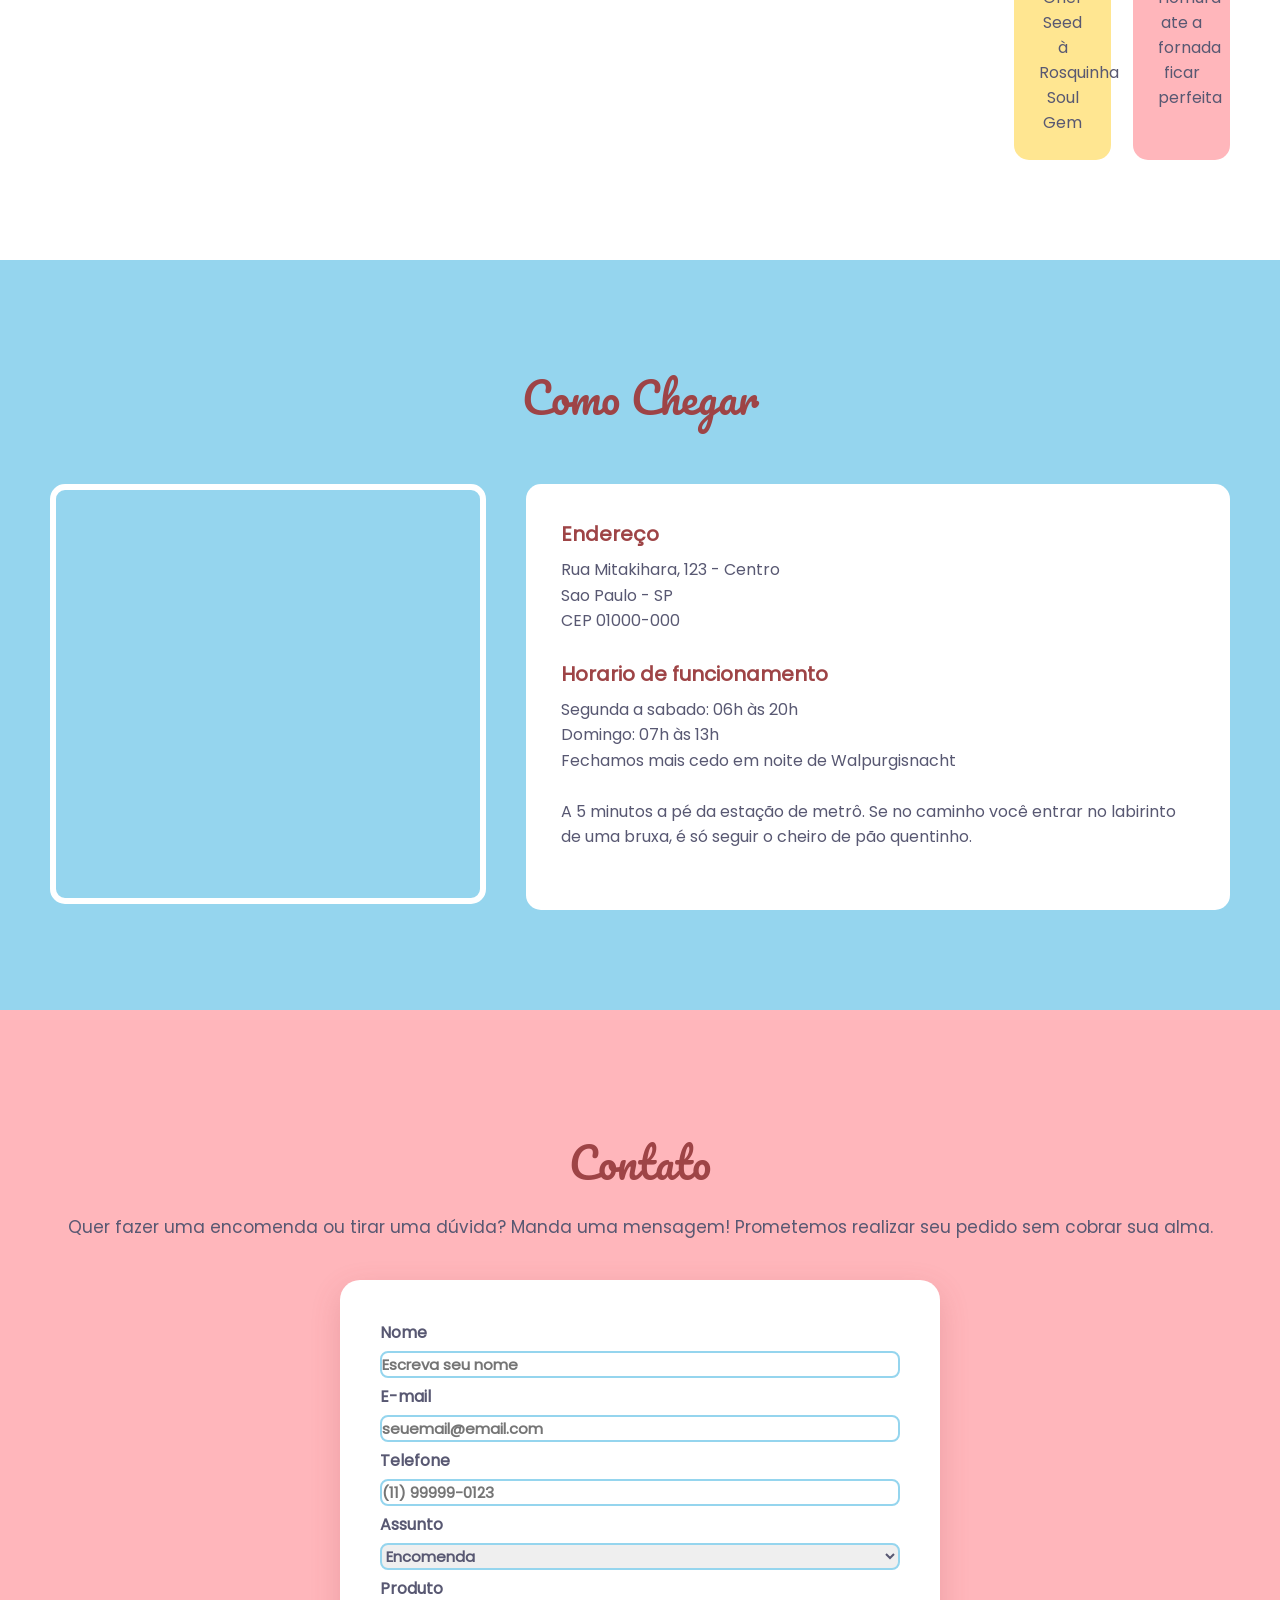
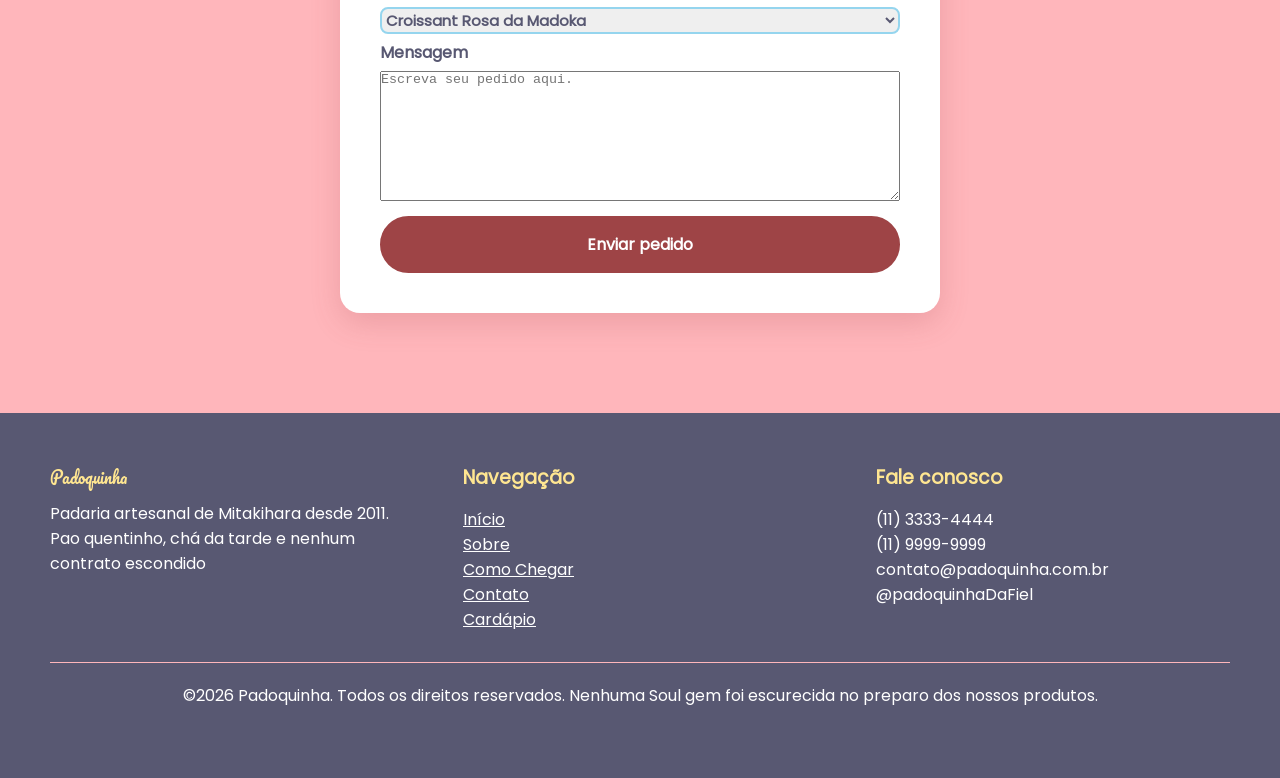
==== commit 9e39b3c2: "ajuste do cardapio" ====
--- a/index.html
+++ b/index.html
@@ -197,7 +197,7 @@
     </div>
     </div>
     <div class="copyright">
-        <p>&copy;2026 Padoquinha. Todos os direitos reservados. Nenhuma Soul gem foi escurecida no preparo dos nossos produtos</p>
+        <p>&copy;2026 Padoquinha. Todos os direitos reservados. Nenhuma Soul gem foi escurecida no preparo dos nossos produtos.</p>
     </div>
 </footer>
 <script src="./js/app.js"></script>
--- a/css/home.css
+++ b/css/home.css
@@ -250,7 +250,7 @@
 .formulario input, .formulario select, .formulariotextarea{
     margin-bottom: 6px; font-weight: bold;
     border: 2px solid var(--azul); border-radius: 8px;
-    font-family: inherit; font-size: 15px; color: var(roxa);
+    font-family: inherit; font-size: 15px; color: var(--roxa);
 }
 
 .formulario input:focus, .formulario select:focus, .formulario textarea:focus{
@@ -265,13 +265,13 @@
     cursor: pointer;
 }
 
-@media (min-width: 1200px){
+@media (min-width: 768px){
     .selo{
         right: 220px;
     }
 }
 
-@media (max-width: 768px){
+@media (max-width: 1200px){
   .madoka{
     position: absolute;
     width: 65%;
